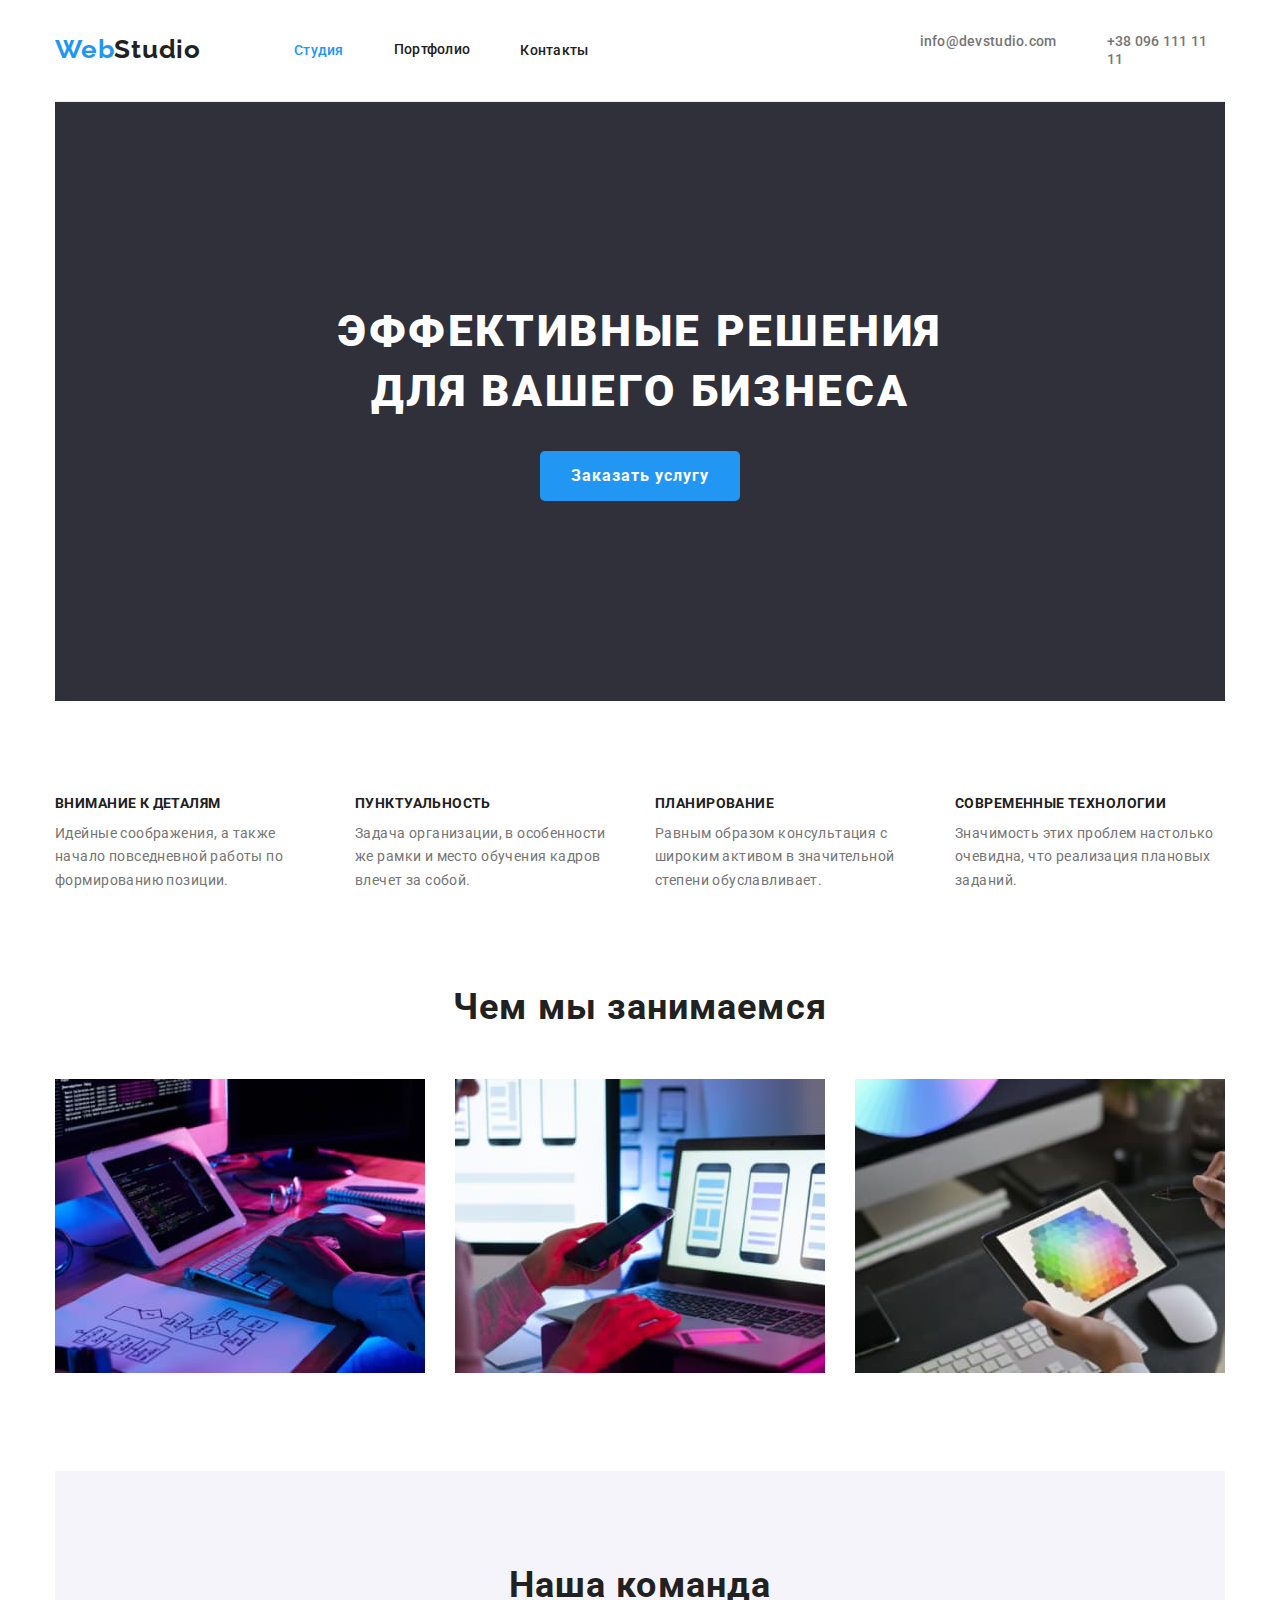
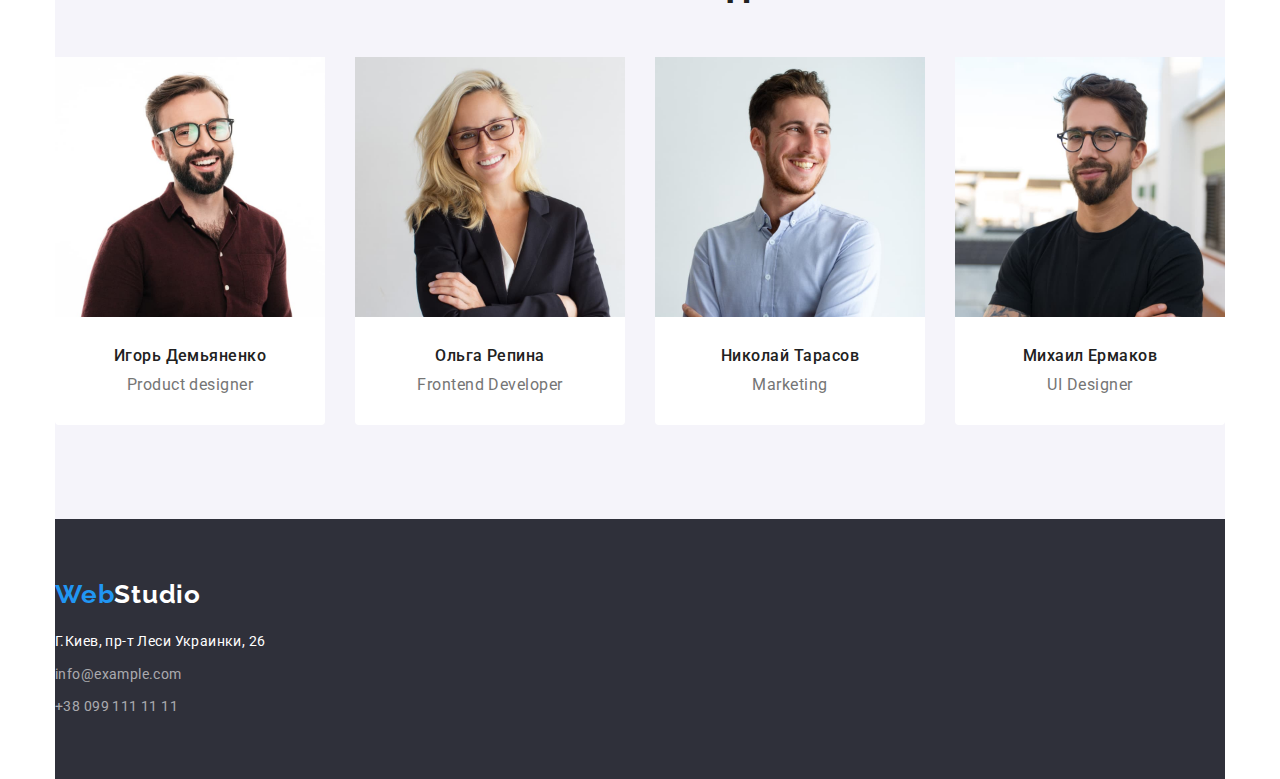
==== index.html @ ea8a1ce3 "hw3 done" ====
<!DOCTYPE html>
<html lang="en">
  <head>
    <meta charset="UTF-8" />
    <meta http-equiv="X-UA-Compatible" content="IE=edge" />
    <meta name="viewport" content="width=device-width, initial-scale=1.0" />
    <title>index.html</title>
    <link
      rel="stylesheet"
      href="https://cdnjs.cloudflare.com/ajax/libs/modern-normalize/1.0.0/modern-normalize.min.css"
    />
    <link rel="preconnect" href="https://fonts.googleapis.com" />
    <link rel="preconnect" href="https://fonts.gstatic.com" crossorigin />
    <link
      href="https://fonts.googleapis.com/css2?family=Raleway:wght@700&family=Roboto:wght@400;500;700;900&display=swap"
      rel="stylesheet"
    />
    <link rel="stylesheet" href="css/styles.css" />
  </head>
  <body>
    <div class="container">
      <header class="header">
        <div class="header-logo">
          <a class="logo" href=""
            ><span class="logo-web">Web</span
            ><span class="logo-studio">Studio</span></a
          >
        </div>
        <div class="container-navigation">
          <nav class="navigation-header">
            <ul>
              <li class="studio active-link">
                <a href="index.html">Студия</a>
              </li>
              <li class="portfolio"><a href="portfolio.html">Портфолио</a></li>
              <li class="contacts"><a href="#Contacts">Контакты</a></li>
            </ul>
          </nav>
        </div>
        <div class="container-contacts-header">
          <ul class="contacts-header">
            <li>
              <a href="mailto:info@devstudio.com">info@devstudio.com</a>
            </li>
            <li>
              <a href="tel:+380961111111">+38 096 111 11 11</a>
            </li>
          </ul>
        </div>
      </header>
      <main>
        <section class="section">
          <div class="solutions-and-order">
            <h1 class="solutions" id="Studio">
              Эффективные решения<br />для вашего бизнеса
            </h1>
            <button class="button-index" type="button">Заказать услугу</button>
          </div>
        </section>
        <section class="section">
          <div class="about-wrapper">
            <ul>
              <li>
                <h3 class="about">Внимание к деталям</h3>
                <p class="about-text">
                  Идейные соображения, а также начало повседневной работы по
                  формированию позиции.
                </p>
              </li>
              <li>
                <h3 class="about">Пунктуальность</h3>
                <p class="about-text">
                  Задача организации, в особенности же рамки и место обучения
                  кадров влечет за собой.
                </p>
              </li>
              <li>
                <h3 class="about">Планирование</h3>
                <p class="about-text">
                  Равным образом консультация с широким активом в значительной
                  степени обуславливает.
                </p>
              </li>
              <li>
                <h3 class="about">Современные технологии</h3>
                <p class="about-text">
                  Значимость этих проблем настолько очевидна, что реализация
                  плановых заданий.
                </p>
              </li>
            </ul>
          </div>
        </section>
        <section class="section">
          <div class="what-are-we-doing-wrapper">
            <h2 class="what-are-we-doing" id="Portfolio">Чем мы занимаемся</h2>
            <ul>
              <li>
                <img
                  src="images/img-4.jpg"
                  alt="worker coding"
                  width="370"
                  height="294"
                />
              </li>
              <li>
                <img
                  src="images/img-5.jpg"
                  alt="visual edit in process"
                  width="370"
                  height="294"
                />
              </li>
              <li>
                <img
                  src="images/img-6.jpg"
                  alt="working with colors"
                  width="370"
                  height="294"
                />
              </li>
            </ul>
          </div>
        </section>
        <section class="section">
          <div class="our-team-background">
            <div class="our-team-headline">
              <h2 class="our-team">Наша команда</h2>
            </div>
            <div class="our-team-wrapper">
              <ul>
                <li>
                  <div class="worker-card">
                    <img
                      src="images/img-3.jpg"
                      alt="Игорь Демьяненко"
                      width="270"
                      height="260"
                    />
                    <div class="worker-card-content">
                      <h3 class="worker">Игорь Демьяненко</h3>
                      <p class="worker-position">Product designer</p>
                    </div>
                  </div>
                </li>
                <li>
                  <div class="worker-card">
                    <img
                      src="images/img-2.jpg"
                      alt="Ольга Репина"
                      width="270"
                      height="260"
                    />
                    <div class="worker-card-content">
                      <h3 class="worker">Ольга Репина</h3>
                      <p class="worker-position">Frontend Developer</p>
                    </div>
                  </div>
                </li>
                <li>
                  <div class="worker-card">
                    <img
                      src="images/img-1.jpg"
                      alt="Николай Тарасов"
                      width="270"
                      height="260"
                    />
                    <div class="worker-card-content">
                      <h3 class="worker">Николай Тарасов</h3>
                      <p class="worker-position">Marketing</p>
                    </div>
                  </div>
                </li>
                <li>
                  <div class="worker-card">
                    <img
                      src="images/img.jpg"
                      alt="Михаил Ермаков"
                      width="270"
                      height="260"
                    />
                    <div class="worker-card-content">
                      <h3 class="worker">Михаил Ермаков</h3>
                      <p class="worker-position">UI Designer</p>
                    </div>
                  </div>
                </li>
              </ul>
            </div>
          </div>
        </section>
      </main>
      <footer>
        <div class="footer-wrapper">
          <a class="logo logo-footer" href=""
            ><span class="logo-web-footer">Web</span
            ><span class="logo-studio-footer">Studio</span></a
          >
          <address id="Contacts">
            <div class="footer-contacts-wrapper">
              <ul class="navigation-footer">
                <li>
                  <a class="location" id="location" href=""
                    >Г.Киев, пр-т Леси Украинки, 26</a
                  >
                </li>
                <li>
                  <a class="contacts-footer" href="mailto:info@example.com"
                    >info@example.com</a
                  >
                </li>
                <li>
                  <a class="contacts-footer" href="tel:+380991111111"
                    >+38 099 111 11 11</a
                  >
                </li>
              </ul>
            </div>
          </address>
        </div>
      </footer>
    </div>
  </body>
</html>
---- css/styles.css ----
* {
  padding: 0;
  margin: 0;
}
:root {
  --brand-color: #2196f3;
  --common-text-color: #757575;
  --primary-black: #212121;
  --background-black: #2f303a;
}
body {
  font-family: "Roboto", "Raleway", sans-serif;
  font-weight: normal;
  color: var(--common-text-color);
}
ul {
  list-style-type: none;
}
a {
  text-decoration: none;
}
.logo-web {
  color: var(--brand-color);
}
.logo-studio {
  color: var(--primary-black);
}
.logo-web-footer {
  color: var(--brand-color);
}
.logo-studio-footer {
  color: white;
}
.navigation-footer li :hover,
.navigation-header li :hover,
.contacts-header li :hover {
  color: var(--brand-color);
}
.logo {
  font-size: 26px;
  font-family: "Raleway", "Roboto", sans-serif;
  font-weight: bold;
  font-weight: bold;
  line-height: 1.2;
  letter-spacing: 0.03em;
}
.about {
  color: var(--primary-black);
  font-family: "Roboto", sans-serif;
  font-weight: bold;
  font-size: 14px;
  line-height: 1.15;
  letter-spacing: 0.03em;
  text-transform: uppercase;
}
.about-text {
  font-weight: normal;
  font-size: 14px;
  line-height: 1.7;
  /* or 171% */
  letter-spacing: 0.03em;
}
.worker {
  font-weight: 500;
  font-size: 16px;
  line-height: 1.18;
  /* identical to box height */
  text-align: center;
  letter-spacing: 0.03em;
  color: var(--primary-black);
}
.worker-position {
  font-weight: normal;
  font-size: 16px;
  line-height: 1.18;
  /* identical to box height */
  text-align: center;
  letter-spacing: 0.03em;
}
.what-are-we-doing,
.our-team {
  color: var(--primary-black);
  font-weight: bold;
  font-size: 36px;
  line-height: 1.16;
  text-align: center;
  letter-spacing: 0.03em;
}
.solutions {
  color: #ffffff;
  font-family: Roboto;
  font-style: normal;
  font-weight: 900;
  font-size: 44px;
  line-height: 1.36;
  /* or 136% */
  text-align: center;
  letter-spacing: 0.06em;
  text-transform: uppercase;
}
.solutions-and-order {
  display: flex;
  background-color: var(--background-black);
  /* height: 600px; */
  padding-bottom: 200px;
  padding-top: 200px;
}
.button-index {
  color: #ffffff;
  background-color: var(--brand-color);
  border: none;
  border-radius: 5px;
  font-weight: bold;
  font-size: 16px;
  line-height: 1.875;
  align-items: center;
  text-align: center;
  letter-spacing: 0.06em;
  width: 200px;
  /* height: 50px; */
  margin-top: 30px;
  padding-top: 10px;
  padding-bottom: 10px;
}
.buttons > li > button {
  border: none;
  border-radius: 5px;
  background: #f5f4fa;
}
.buttons > li > button:hover {
  color: white;
  background-color: var(--brand-color);
}
.buttons > li > button:focus {
  color: white;
  background-color: var(--brand-color);
}
.buttons > li > button {
  color: var(--primary-black);
  font-family: Roboto;
  font-style: normal;
  font-weight: 500;
  font-size: 16px;
  line-height: 1.625;
  /* identical to box height, or 162% */
  text-align: center;
  letter-spacing: 0.03em;
}
.contacts-header a {
  color: var(--common-text-color);
}
a:visited {
  color: inherit;
}
.navigation-header a {
  color: var(--primary-black);
}
.navigation-header .active-link a {
  color: var(--brand-color);
}
.team p {
  text-align: center;
}
.navigation-footer a {
  color: var(--common-text-color);
}
#location {
  color: #ffffff;
}
a:focus {
  color: var(--brand-color);
}
button {
  cursor: pointer;
  font-family: inherit;
}
footer {
  background-color: var(--background-black);
}
.navigation-header li a {
  font-weight: 500;
  font-size: 14px;
  line-height: 1.15;
  letter-spacing: 0.02em;
}
.contacts-header li a {
  font-weight: 500;
  font-size: 14px;
  line-height: 1.15;
  letter-spacing: 0.02em;
}
.navigation-footer {
  font-weight: normal;
  font-size: 14px;
  line-height: 1.7;
  /* or 171% */
  letter-spacing: 0.03em;
  font-style: normal;
}
.navigation-footer li a {
  color: rgba(255, 255, 255, 0.6);
}
#location:hover {
  color: var(--brand-color);
}
.project-name {
  color: var(--primary-black);
  font-weight: bold;
  font-size: 18px;
  line-height: 2;
  /* identical to box height, or 200% */
  letter-spacing: 0.06em;
}
.project-type {
  font-weight: normal;
  font-size: 16px;
  line-height: 1.875;
  /* identical to box height, or 187% */
  letter-spacing: 0.03em;
}
.navigation-header:active {
  color: var(--brand-color);
}
.active-link {
  color: var(--brand-color);
}
.container {
  width: 1200px;
  margin: 0 auto;
  padding-left: 15px;
  padding-right: 15px;
}
.header {
  display: flex;
  align-items: center;
}
.container-navigation ul {
  display: flex;
  margin-left: 93px;
}
.container-navigation li {
  margin-right: 50px;
}
.container-navigation li:last-child {
  margin-right: 331px;
}
.container-contacts-header ul {
  display: flex;
}
.container-contacts-header li {
  margin-right: 50px;
}
.container-contacts-header li:last-child {
  margin-right: 0;
}
.section {
  padding-top: 47px;
  padding-bottom: 47px;
}
.section:first-child {
  padding-top: 0px;
}
.section:last-child {
  padding-bottom: 0px;
}
.solutions-and-order {
  display: flex;
  flex-direction: column;
  justify-content: center;
  align-items: center;
}
.about-wrapper ul {
  display: flex;
  justify-content: space-between;
}
.about-wrapper li {
  width: 270px;
}
.about-wrapper p {
  margin-top: 10px;
}
.about-wrapper ul:last-child {
  margin-right: 0;
}
.what-are-we-doing-wrapper ul {
  display: flex;
  flex-direction: row;
  justify-content: space-between;
}
.what-are-we-doing-wrapper img {
  margin-top: 50px;
}
.our-team-wrapper ul {
  display: flex;
  flex-direction: row;
  margin-top: 50px;
  justify-content: space-between;
  /* height: 648px; */
  /* border: 2px green solid; */
}
.our-team-wrapper {
  width: 100%;
}
.our-team-background {
  background-color: #f5f4fa;
  /* height: 648px; */
  display: flex;
  align-items: center;
  flex-direction: column;
  justify-content: center;
  padding-bottom: 94px;
  padding-top: 94px;
}
.footer-contacts-wrapper li {
  margin-top: 9px;
}
.footer-contacts-wrapper li:first-child {
  margin-top: 20px;
}
.footer-wrapper {
  padding-top: 60px;
  padding-bottom: 60px;
}
.header-logo {
  padding-top: 24px;
  padding-bottom: 25px;
}
.container-navigation {
  padding-top: 32px;
  padding-bottom: 32px;
}
.container-contacts-header {
  padding-top: 32px;
  padding-bottom: 32px;
}
.worker-card {
  display: flex;
  flex-direction: column;
}
.worker-card-content {
  flex-grow: 1;
  background-color: #ffffff;
  border-radius: 0 0 4px 4px;
  padding-bottom: 30px;
  padding-top: 30px;
}
.worker-position {
  margin-top: 10px;
}
.header {
  border-bottom: 1px solid #ececec;
}
.buttons-portfolio-wrapper ul {
  display: flex;
  justify-content: center;
}
.buttons-portfolio-wrapper li {
  margin-right: 8px;
  margin-bottom: 50px;
}

.projects-wrapper ul {
  display: flex;
  flex-direction: row;
  flex-wrap: wrap;
  justify-content: space-between;
}
.portfolio {
  display: flex;
  flex-direction: column;
}
.portfolio-content {
  flex-grow: 1;
  background-color: #ffffff;
  border: 1px solid #eeeeee;
  margin-bottom: 30px;
  padding: 24px 20px;
}
.buttons button {
  padding: 6px 22px;
}
#buttons {
  padding-top: 94px;
}
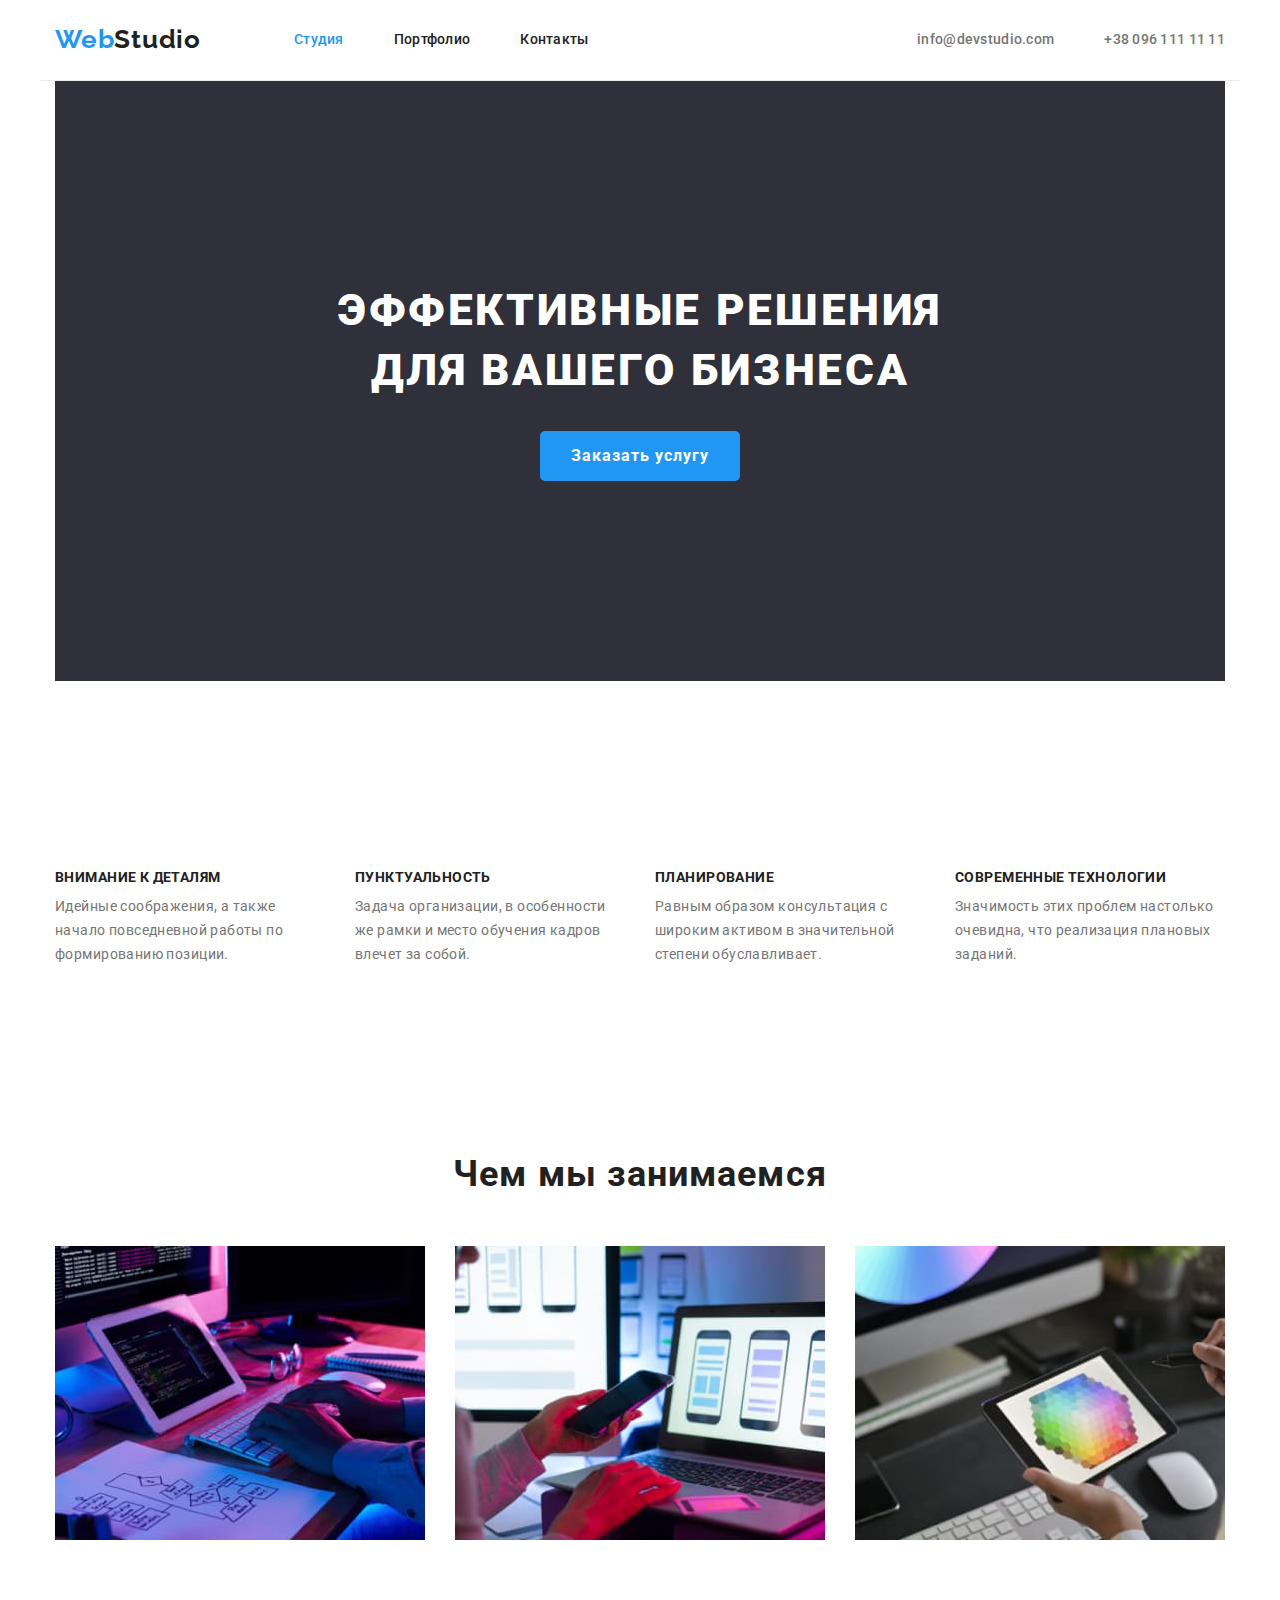
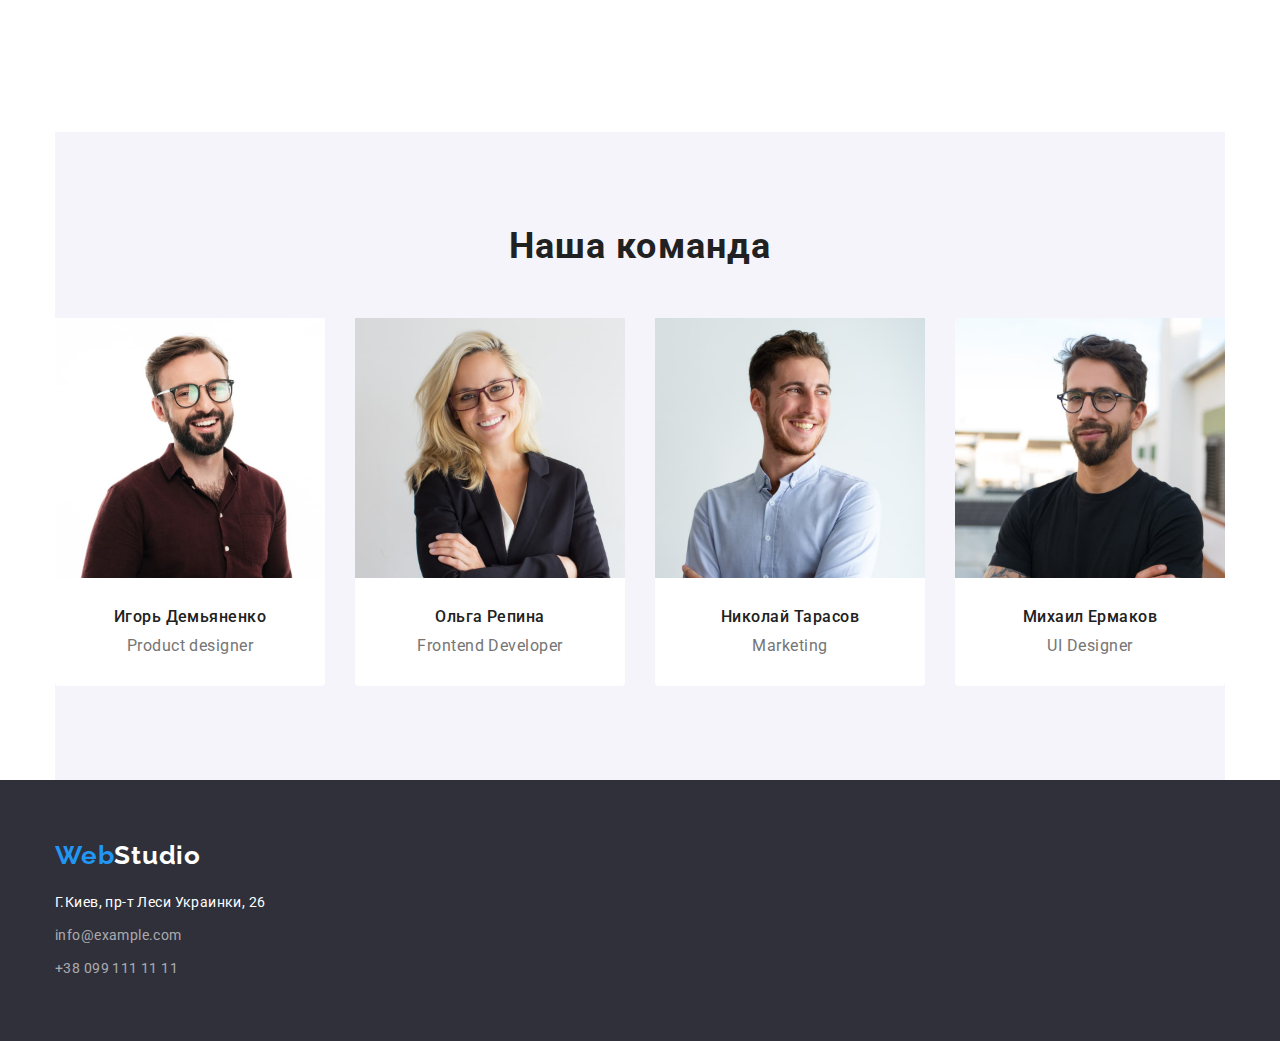
==== commit 46b2b2d1: "fixed container" ====
--- a/index.html
+++ b/index.html
@@ -18,15 +18,12 @@
     <link rel="stylesheet" href="css/styles.css" />
   </head>
   <body>
-    <div class="container">
-      <header class="header">
-        <div class="header-logo">
+      <header>
+        <div class="container container-header header">
           <a class="logo" href=""
             ><span class="logo-web">Web</span
             ><span class="logo-studio">Studio</span></a
           >
-        </div>
-        <div class="container-navigation">
           <nav class="navigation-header">
             <ul>
               <li class="studio active-link">
@@ -36,8 +33,6 @@
               <li class="contacts"><a href="#Contacts">Контакты</a></li>
             </ul>
           </nav>
-        </div>
-        <div class="container-contacts-header">
           <ul class="contacts-header">
             <li>
               <a href="mailto:info@devstudio.com">info@devstudio.com</a>
@@ -50,14 +45,18 @@
       </header>
       <main>
         <section class="section">
+          <div class="container">
           <div class="solutions-and-order">
             <h1 class="solutions" id="Studio">
               Эффективные решения<br />для вашего бизнеса
             </h1>
             <button class="button-index" type="button">Заказать услугу</button>
           </div>
-        </section>
-        <section class="section">
+        </div>
+      </div>
+        </section>
+        <section class="section">
+          <div class="container">
           <div class="about-wrapper">
             <ul>
               <li>
@@ -90,8 +89,10 @@
               </li>
             </ul>
           </div>
-        </section>
-        <section class="section">
+          </div>
+        </section>
+        <section class="section">
+          <div class="container">
           <div class="what-are-we-doing-wrapper">
             <h2 class="what-are-we-doing" id="Portfolio">Чем мы занимаемся</h2>
             <ul>
@@ -121,16 +122,17 @@
               </li>
             </ul>
           </div>
-        </section>
-        <section class="section">
+          </div>
+        </section>
+        <section class="section">
+          <div class="container">
           <div class="our-team-background">
             <div class="our-team-headline">
               <h2 class="our-team">Наша команда</h2>
             </div>
             <div class="our-team-wrapper">
               <ul>
-                <li>
-                  <div class="worker-card">
+                <li class="worker-card">
                     <img
                       src="images/img-3.jpg"
                       alt="Игорь Демьяненко"
@@ -141,10 +143,8 @@
                       <h3 class="worker">Игорь Демьяненко</h3>
                       <p class="worker-position">Product designer</p>
                     </div>
-                  </div>
-                </li>
-                <li>
-                  <div class="worker-card">
+                </li>
+                <li class="worker-card" >
                     <img
                       src="images/img-2.jpg"
                       alt="Ольга Репина"
@@ -155,10 +155,8 @@
                       <h3 class="worker">Ольга Репина</h3>
                       <p class="worker-position">Frontend Developer</p>
                     </div>
-                  </div>
-                </li>
-                <li>
-                  <div class="worker-card">
+                </li>
+                <li class="worker-card">
                     <img
                       src="images/img-1.jpg"
                       alt="Николай Тарасов"
@@ -169,10 +167,8 @@
                       <h3 class="worker">Николай Тарасов</h3>
                       <p class="worker-position">Marketing</p>
                     </div>
-                  </div>
-                </li>
-                <li>
-                  <div class="worker-card">
+                </li>
+                <li class="worker-card">
                     <img
                       src="images/img.jpg"
                       alt="Михаил Ермаков"
@@ -183,14 +179,15 @@
                       <h3 class="worker">Михаил Ермаков</h3>
                       <p class="worker-position">UI Designer</p>
                     </div>
-                  </div>
                 </li>
               </ul>
             </div>
           </div>
+          </div>
         </section>
       </main>
       <footer>
+        <div class="container">
         <div class="footer-wrapper">
           <a class="logo logo-footer" href=""
             ><span class="logo-web-footer">Web</span
@@ -218,6 +215,7 @@
             </div>
           </address>
         </div>
+        </div>
       </footer>
     </div>
   </body>
--- a/css/styles.css
+++ b/css/styles.css
@@ -230,10 +230,6 @@
   padding-left: 15px;
   padding-right: 15px;
 }
-.header {
-  display: flex;
-  align-items: center;
-}
 .container-navigation ul {
   display: flex;
   margin-left: 93px;
@@ -254,8 +250,8 @@
   margin-right: 0;
 }
 .section {
-  padding-top: 47px;
-  padding-bottom: 47px;
+  padding-top: 94px;
+  padding-bottom: 94px;
 }
 .section:first-child {
   padding-top: 0px;
@@ -365,10 +361,6 @@
   flex-wrap: wrap;
   justify-content: space-between;
 }
-.portfolio {
-  display: flex;
-  flex-direction: column;
-}
 .portfolio-content {
   flex-grow: 1;
   background-color: #ffffff;
@@ -382,3 +374,36 @@
 #buttons {
   padding-top: 94px;
 }
+.navigation-header ul {
+  display: flex;
+}
+.contacts-header {
+  display: flex;
+   margin-left: auto;
+}
+.container-header{
+  display: flex;
+  align-items: center;
+  padding-top: 24px;
+  padding-bottom: 25px;
+}
+.contacts-header >li {
+  margin-right: 50px;
+}
+.contacts-header >li:last-child{
+  margin-right: 0px;
+  
+}
+.navigation-header li {
+margin-right: 50px;
+}
+.navigation-header li:last-child{
+  margin-right: 0;
+}
+
+.logo{
+  margin-right: 93px;
+}
+.portfolio img{
+  display: block;
+}
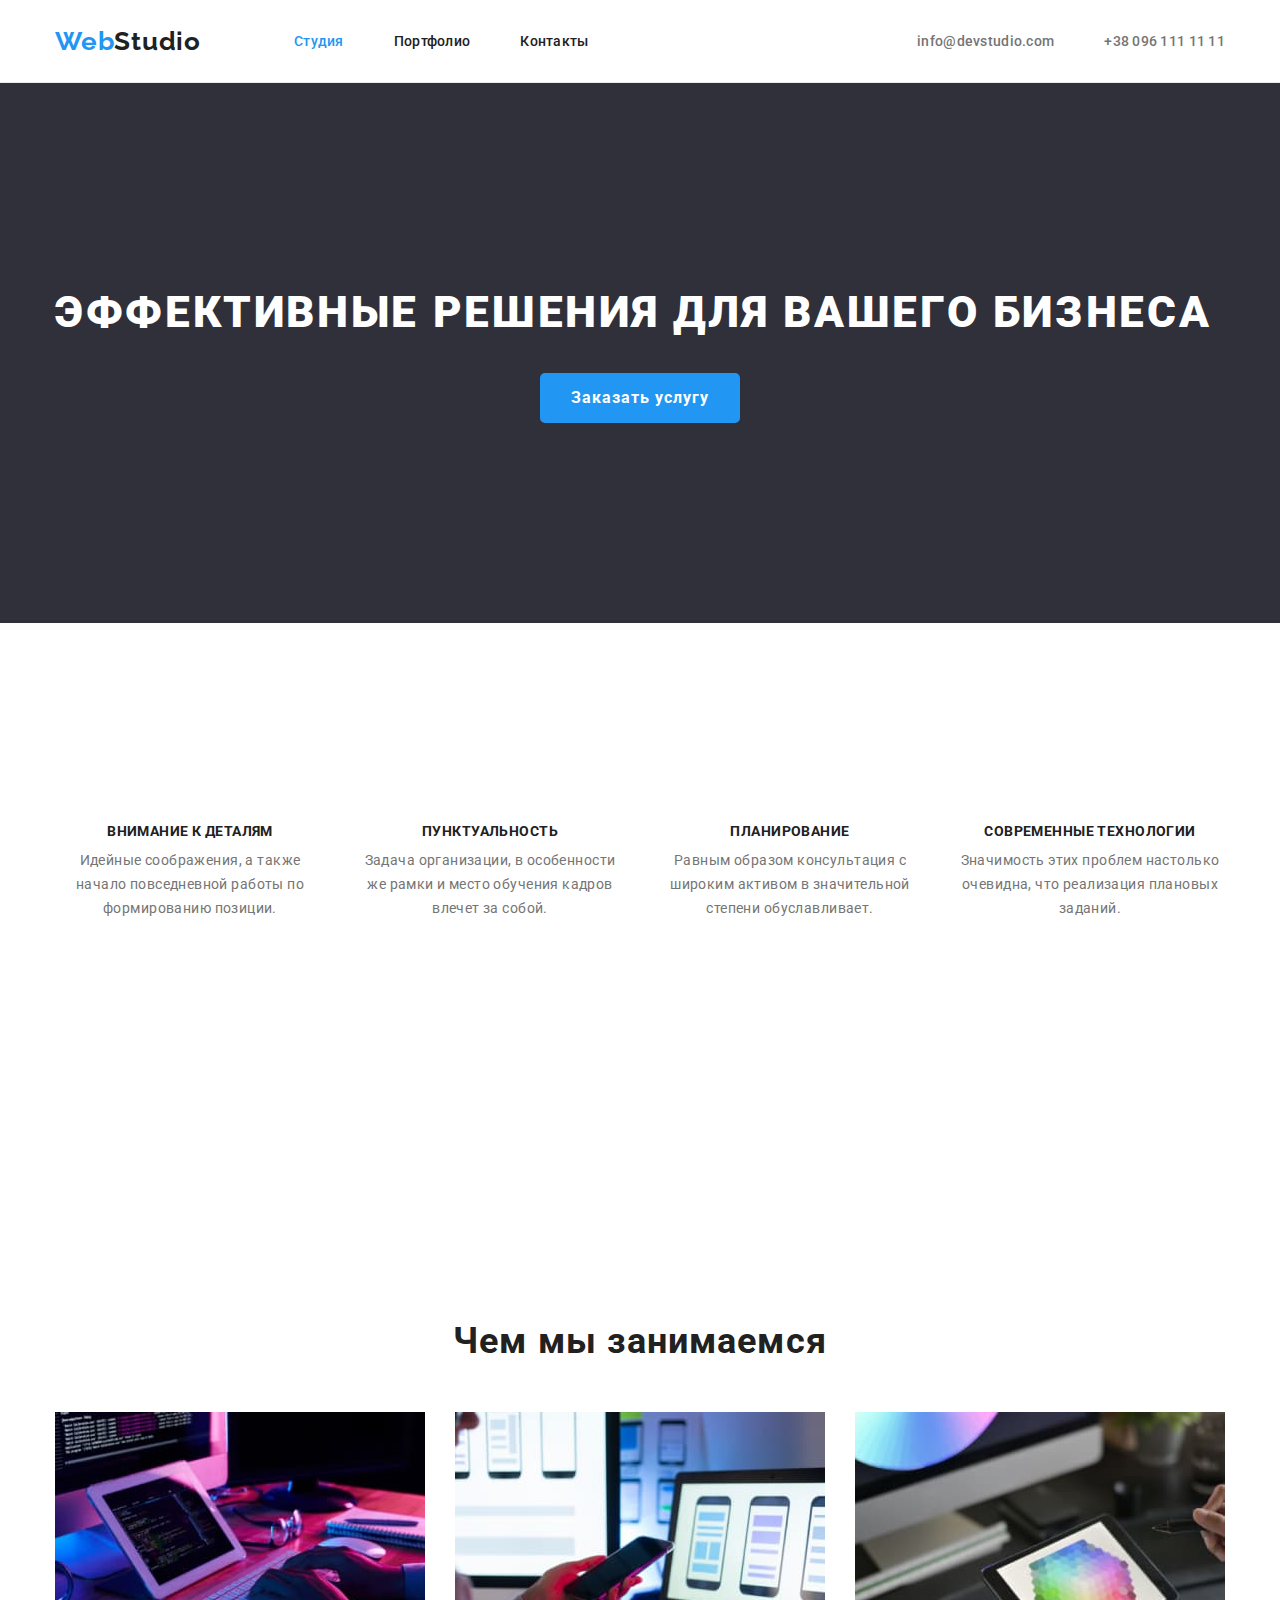
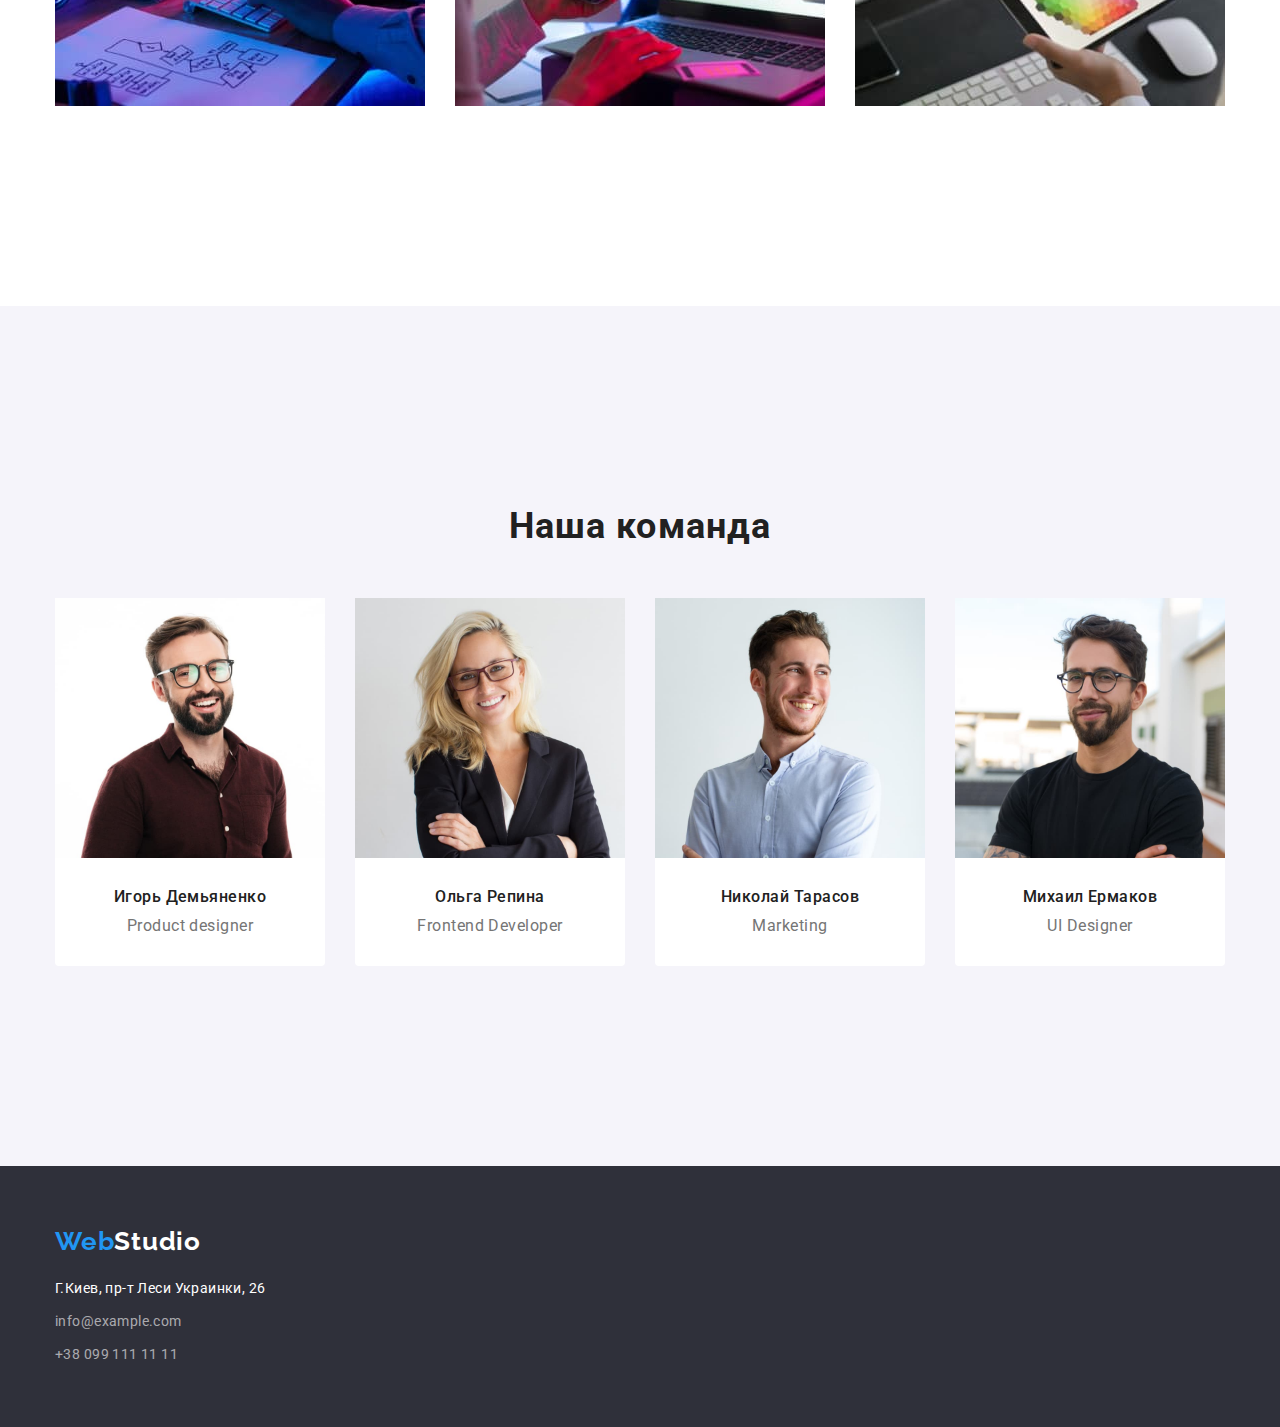
==== commit 187ae1a0: "some fixes" ====
--- a/index.html
+++ b/index.html
@@ -44,11 +44,10 @@
         </div>
       </header>
       <main>
-        <section class="section">
-          <div class="container">
-          <div class="solutions-and-order">
+        <section class="section" id="hero">
+          <div class="container">
             <h1 class="solutions" id="Studio">
-              Эффективные решения<br />для вашего бизнеса
+              Эффективные решения для вашего бизнеса
             </h1>
             <button class="button-index" type="button">Заказать услугу</button>
           </div>
@@ -57,8 +56,7 @@
         </section>
         <section class="section">
           <div class="container">
-          <div class="about-wrapper">
-            <ul>
+            <ul class="about-wrapper">
               <li>
                 <h3 class="about">Внимание к деталям</h3>
                 <p class="about-text">
@@ -89,13 +87,11 @@
               </li>
             </ul>
           </div>
-          </div>
         </section>
         <section class="section">
           <div class="container">
-          <div class="what-are-we-doing-wrapper">
             <h2 class="what-are-we-doing" id="Portfolio">Чем мы занимаемся</h2>
-            <ul>
+            <ul class="what-are-we-doing-wrapper">
               <li>
                 <img
                   src="images/img-4.jpg"
@@ -122,16 +118,11 @@
               </li>
             </ul>
           </div>
-          </div>
-        </section>
-        <section class="section">
-          <div class="container">
-          <div class="our-team-background">
-            <div class="our-team-headline">
+        </section>
+        <section class="section" id="workers" >
+          <div class="container">
               <h2 class="our-team">Наша команда</h2>
-            </div>
-            <div class="our-team-wrapper">
-              <ul>
+              <ul class="our-team-wrapper">
                 <li class="worker-card">
                     <img
                       src="images/img-3.jpg"
@@ -181,14 +172,11 @@
                     </div>
                 </li>
               </ul>
-            </div>
-          </div>
           </div>
         </section>
       </main>
       <footer>
         <div class="container">
-        <div class="footer-wrapper">
           <a class="logo logo-footer" href=""
             ><span class="logo-web-footer">Web</span
             ><span class="logo-studio-footer">Studio</span></a
@@ -215,7 +203,6 @@
             </div>
           </address>
         </div>
-        </div>
       </footer>
     </div>
   </body>
--- a/css/styles.css
+++ b/css/styles.css
@@ -19,6 +19,9 @@
 a {
   text-decoration: none;
 }
+img{
+  display: block;
+}
 .logo-web {
   color: var(--brand-color);
 }
@@ -38,7 +41,7 @@
 }
 .logo {
   font-size: 26px;
-  font-family: "Raleway", "Roboto", sans-serif;
+  font-family: "Raleway", sans-serif;
   font-weight: bold;
   font-weight: bold;
   line-height: 1.2;
@@ -46,7 +49,6 @@
 }
 .about {
   color: var(--primary-black);
-  font-family: "Roboto", sans-serif;
   font-weight: bold;
   font-size: 14px;
   line-height: 1.15;
@@ -88,7 +90,6 @@
 }
 .solutions {
   color: #ffffff;
-  font-family: Roboto;
   font-style: normal;
   font-weight: 900;
   font-size: 44px;
@@ -97,12 +98,6 @@
   text-align: center;
   letter-spacing: 0.06em;
   text-transform: uppercase;
-}
-.solutions-and-order {
-  display: flex;
-  background-color: var(--background-black);
-  /* height: 600px; */
-  padding-bottom: 200px;
   padding-top: 200px;
 }
 .button-index {
@@ -137,12 +132,10 @@
 }
 .buttons > li > button {
   color: var(--primary-black);
-  font-family: Roboto;
   font-style: normal;
   font-weight: 500;
   font-size: 16px;
   line-height: 1.625;
-  /* identical to box height, or 162% */
   text-align: center;
   letter-spacing: 0.03em;
 }
@@ -250,72 +243,70 @@
   margin-right: 0;
 }
 .section {
-  padding-top: 94px;
-  padding-bottom: 94px;
+  padding-top: 200px;
+  padding-bottom: 200px;
+text-align: center;
+}
+#hero{
+  background-color: var(--background-black);
 }
 .section:first-child {
   padding-top: 0px;
 }
-.section:last-child {
-  padding-bottom: 0px;
-}
-.solutions-and-order {
-  display: flex;
-  flex-direction: column;
-  justify-content: center;
-  align-items: center;
-}
-.about-wrapper ul {
-  display: flex;
-  justify-content: space-between;
+#workers{
+  background-color: #f5f4fa;
+}
+.about-wrapper {
+  display: flex;
+}
+h1{
+  max-width: max-content;
+  text-align: center;
 }
 .about-wrapper li {
   width: 270px;
+  margin-right: 30px;
+}
+.about-wrapper li:last-child{
+  margin-right: 0px;
 }
 .about-wrapper p {
   margin-top: 10px;
 }
-.about-wrapper ul:last-child {
-  margin-right: 0;
-}
-.what-are-we-doing-wrapper ul {
-  display: flex;
-  flex-direction: row;
-  justify-content: space-between;
-}
-.what-are-we-doing-wrapper img {
-  margin-top: 50px;
-}
-.our-team-wrapper ul {
+.what-are-we-doing-wrapper{
   display: flex;
   flex-direction: row;
   margin-top: 50px;
-  justify-content: space-between;
-  /* height: 648px; */
-  /* border: 2px green solid; */
-}
-.our-team-wrapper {
-  width: 100%;
-}
-.our-team-background {
-  background-color: #f5f4fa;
-  /* height: 648px; */
-  display: flex;
-  align-items: center;
-  flex-direction: column;
-  justify-content: center;
-  padding-bottom: 94px;
-  padding-top: 94px;
+}
+.what-are-we-doing-wrapper li{
+  margin-right: 30px;
+}
+.what-are-we-doing-wrapper li:last-child{
+  margin-right: 0px;
+}
+.our-team-wrapper{
+  display: flex;
+  flex-direction: row;
+  margin-top: 50px;
+}
+.our-team-wrapper li{
+  margin-right: 30px;
+}
+.our-team-wrapper li:last-child{
+margin-right: 0px;
 }
 .footer-contacts-wrapper li {
   margin-top: 9px;
 }
-.footer-contacts-wrapper li:first-child {
+/* .footer-contacts-wrapper li:first-child {
   margin-top: 20px;
-}
-.footer-wrapper {
+} */
+address{
+  margin-top: 20px;
+}
+footer{
   padding-top: 60px;
-  padding-bottom: 60px;
+  padding-bottom: 60px; 
 }
 .header-logo {
   padding-top: 24px;
@@ -343,30 +334,44 @@
 .worker-position {
   margin-top: 10px;
 }
-.header {
+header {
   border-bottom: 1px solid #ececec;
 }
-.buttons-portfolio-wrapper ul {
+.buttons-portfolio-wrapper{
   display: flex;
   justify-content: center;
+  margin-bottom: 50px;
 }
 .buttons-portfolio-wrapper li {
   margin-right: 8px;
-  margin-bottom: 50px;
-}
-
-.projects-wrapper ul {
+}
+.buttons-portfolio-wrapper li:last-child {
+  margin-right: 0px;
+}
+.projects-wrapper{
   display: flex;
   flex-direction: row;
   flex-wrap: wrap;
   justify-content: space-between;
+}
+/* .projects-wrapper li{
+  margin-right: 30px;
+} */
+.projects-wrapper li{
+  margin-bottom: 30px;
+}
+.portfolio-headline{
+  visibility: hidden;
 }
 .portfolio-content {
   flex-grow: 1;
   background-color: #ffffff;
   border: 1px solid #eeeeee;
-  margin-bottom: 30px;
   padding: 24px 20px;
+  border-top: 0;
+}
+.project-name{
+  margin-bottom: 4px;
 }
 .buttons button {
   padding: 6px 22px;
@@ -384,8 +389,6 @@
 .container-header{
   display: flex;
   align-items: center;
-  padding-top: 24px;
-  padding-bottom: 25px;
 }
 .contacts-header >li {
   margin-right: 50px;
@@ -407,3 +410,11 @@
 .portfolio img{
   display: block;
 }
+.studio,
+.portfolio,
+.contacts
+  {
+  display: block;
+  padding-top: 32px;
+  padding-bottom: 32px;
+}
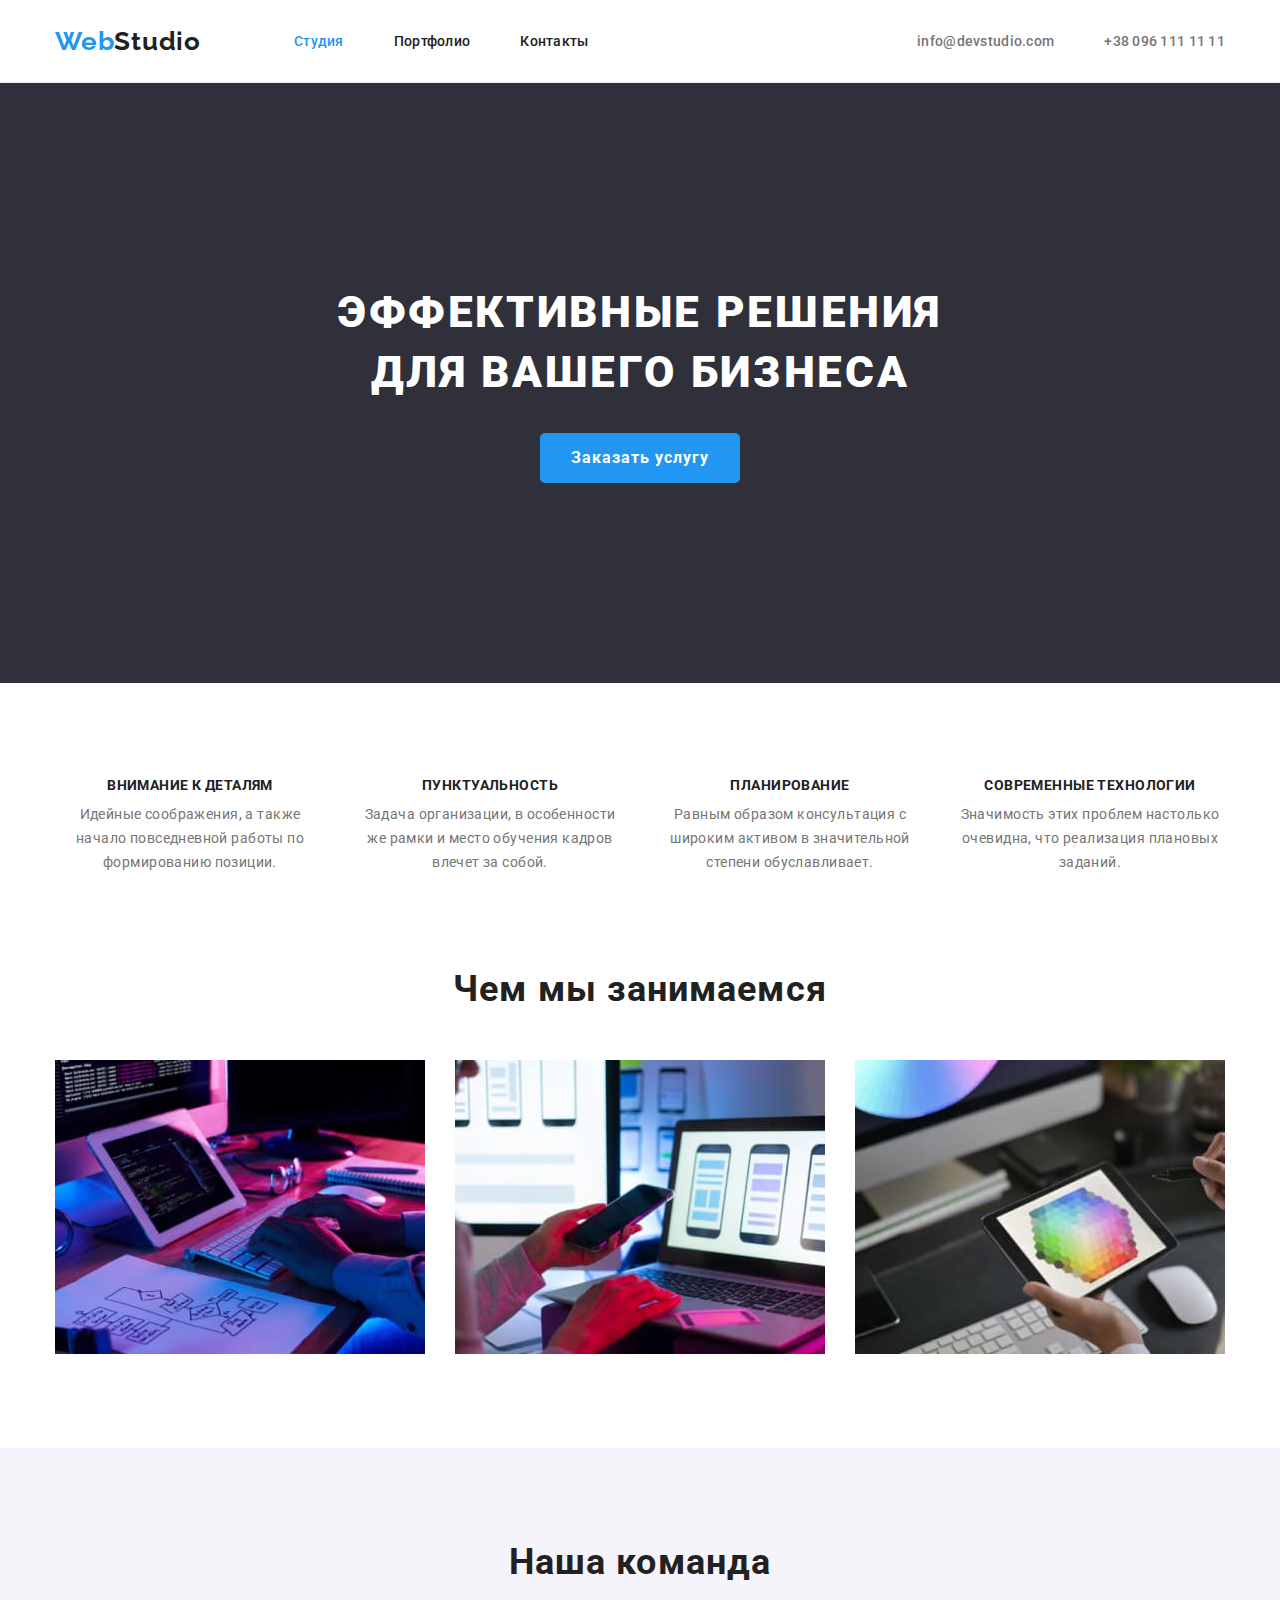
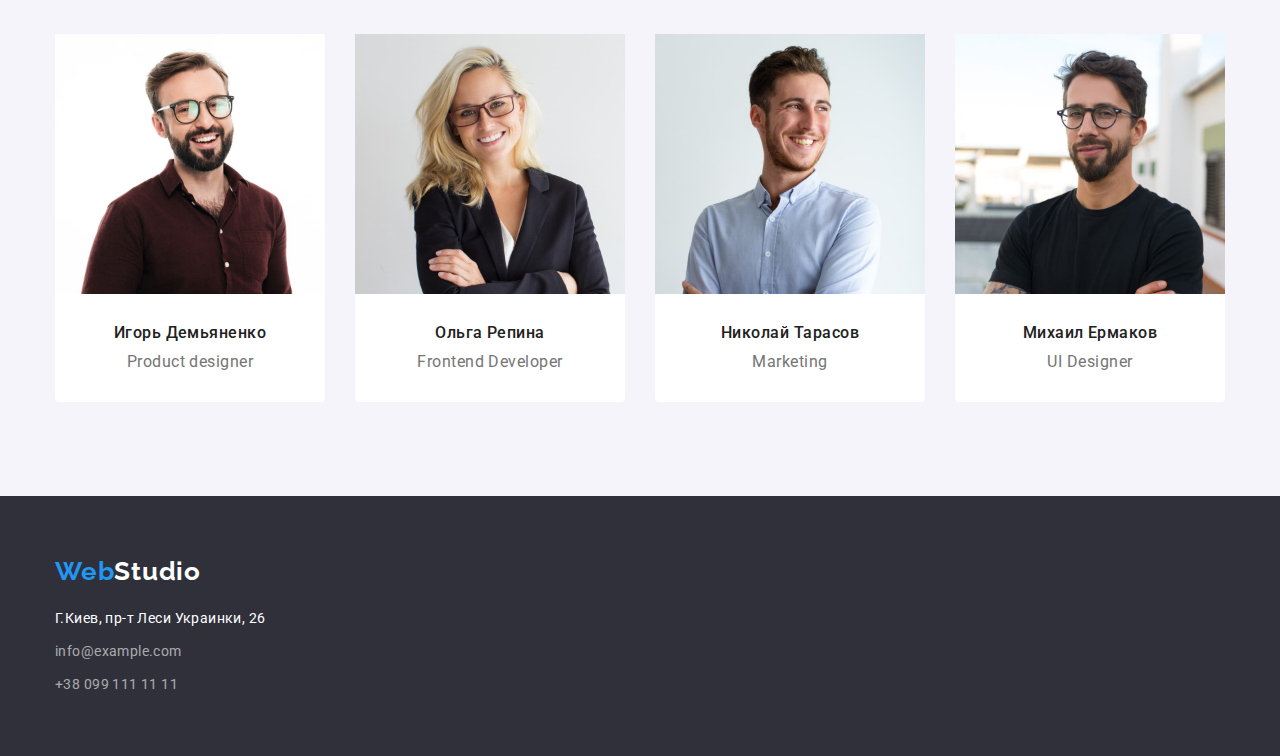
==== commit 70c77aec: "padding fix" ====
--- a/index.html
+++ b/index.html
@@ -44,9 +44,9 @@
         </div>
       </header>
       <main>
-        <section class="section" id="hero">
-          <div class="container">
-            <h1 class="solutions" id="Studio">
+        <section class="section-hero">
+          <div class="container">
+            <h1 class="solutions">
               Эффективные решения для вашего бизнеса
             </h1>
             <button class="button-index" type="button">Заказать услугу</button>
@@ -87,8 +87,9 @@
               </li>
             </ul>
           </div>
-        </section>
-        <section class="section">
+          </div>
+        </section>
+        <section class="section-what-are-we-doing">
           <div class="container">
             <h2 class="what-are-we-doing" id="Portfolio">Чем мы занимаемся</h2>
             <ul class="what-are-we-doing-wrapper">
@@ -118,6 +119,7 @@
               </li>
             </ul>
           </div>
+          </div>
         </section>
         <section class="section" id="workers" >
           <div class="container">
@@ -172,6 +174,7 @@
                     </div>
                 </li>
               </ul>
+          </div>
           </div>
         </section>
       </main>
@@ -203,6 +206,7 @@
             </div>
           </address>
         </div>
+        </div>
       </footer>
     </div>
   </body>
--- a/css/styles.css
+++ b/css/styles.css
@@ -94,11 +94,11 @@
   font-weight: 900;
   font-size: 44px;
   line-height: 1.36;
-  /* or 136% */
   text-align: center;
   letter-spacing: 0.06em;
   text-transform: uppercase;
-  padding-top: 200px;
+  max-width: 700px;
+  margin: 0 auto;
 }
 .button-index {
   color: #ffffff;
@@ -243,15 +243,21 @@
   margin-right: 0;
 }
 .section {
+  padding-top: 94px;
+  padding-bottom: 94px;
+text-align: center;
+}
+.section-hero{
+  background-color: var(--background-black);
+  text-align: center;
+  padding-bottom: 200px;
   padding-top: 200px;
-  padding-bottom: 200px;
-text-align: center;
-}
-#hero{
-  background-color: var(--background-black);
 }
 .section:first-child {
   padding-top: 0px;
+}
+.section-what-are-we-doing{
+  padding-bottom: 94px;
 }
 #workers{
   background-color: #f5f4fa;
@@ -352,7 +358,13 @@
   display: flex;
   flex-direction: row;
   flex-wrap: wrap;
-  justify-content: space-between;
+  /* justify-content: space-between; */
+}
+.projects-wrapper li{
+  margin-right: 30px;
+}
+.projects-wrapper li:nth-child(3n){
+margin-right: 0px;
 }
 /* .projects-wrapper li{
   margin-right: 30px;
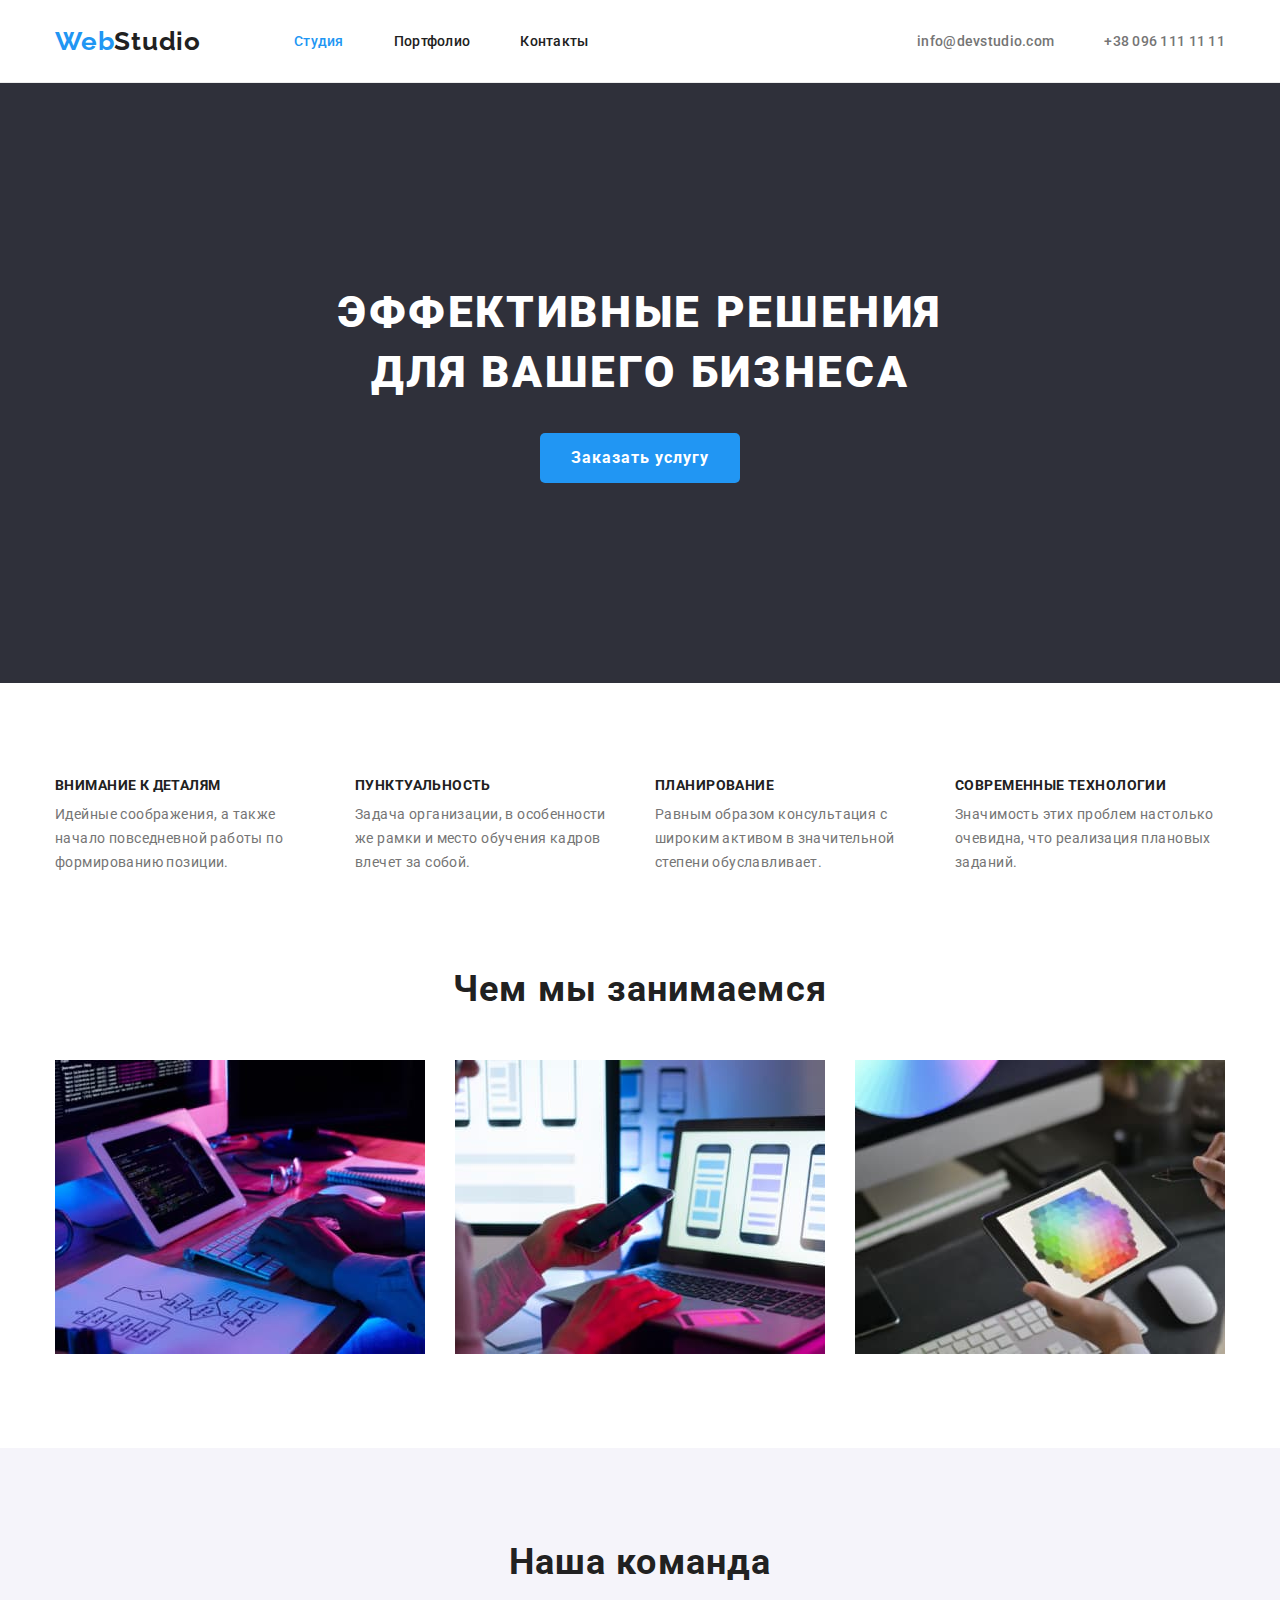
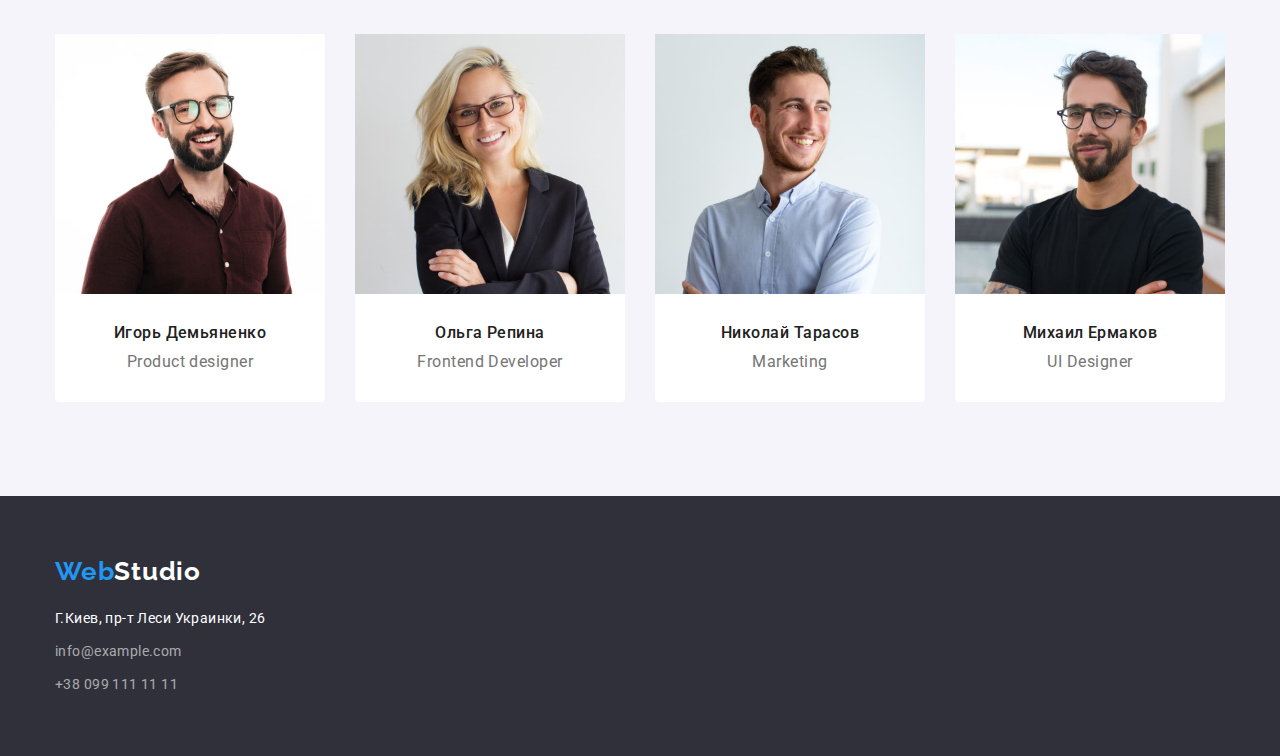
==== commit 107391b4: "ul and align fixes" ====
--- a/index.html
+++ b/index.html
@@ -25,7 +25,7 @@
             ><span class="logo-studio">Studio</span></a
           >
           <nav class="navigation-header">
-            <ul>
+            <ul class="studio-ul">
               <li class="studio active-link">
                 <a href="index.html">Студия</a>
               </li>
@@ -185,8 +185,7 @@
             ><span class="logo-studio-footer">Studio</span></a
           >
           <address id="Contacts">
-            <div class="footer-contacts-wrapper">
-              <ul class="navigation-footer">
+              <ul class="footer-contacts-wrapper navigation-footer">
                 <li>
                   <a class="location" id="location" href=""
                     >Г.Киев, пр-т Леси Украинки, 26</a
@@ -203,7 +202,6 @@
                   >
                 </li>
               </ul>
-            </div>
           </address>
         </div>
         </div>
--- a/css/styles.css
+++ b/css/styles.css
@@ -245,7 +245,7 @@
 .section {
   padding-top: 94px;
   padding-bottom: 94px;
-text-align: center;
+/* text-align: center; */
 }
 .section-hero{
   background-color: var(--background-black);
@@ -304,9 +304,9 @@
 .footer-contacts-wrapper li {
   margin-top: 9px;
 }
-/* .footer-contacts-wrapper li:first-child {
-  margin-top: 20px;
-} */
+.footer-contacts-wrapper li:first-child {
+  margin-top: 0px;
+}
 address{
   margin-top: 20px;
 }
@@ -426,7 +426,11 @@
 .portfolio,
 .contacts
   {
-  display: block;
+  /* display: block;
+  padding-top: 32px;
+  padding-bottom: 32px; */
+}
+.studio-ul{
   padding-top: 32px;
   padding-bottom: 32px;
-}
+}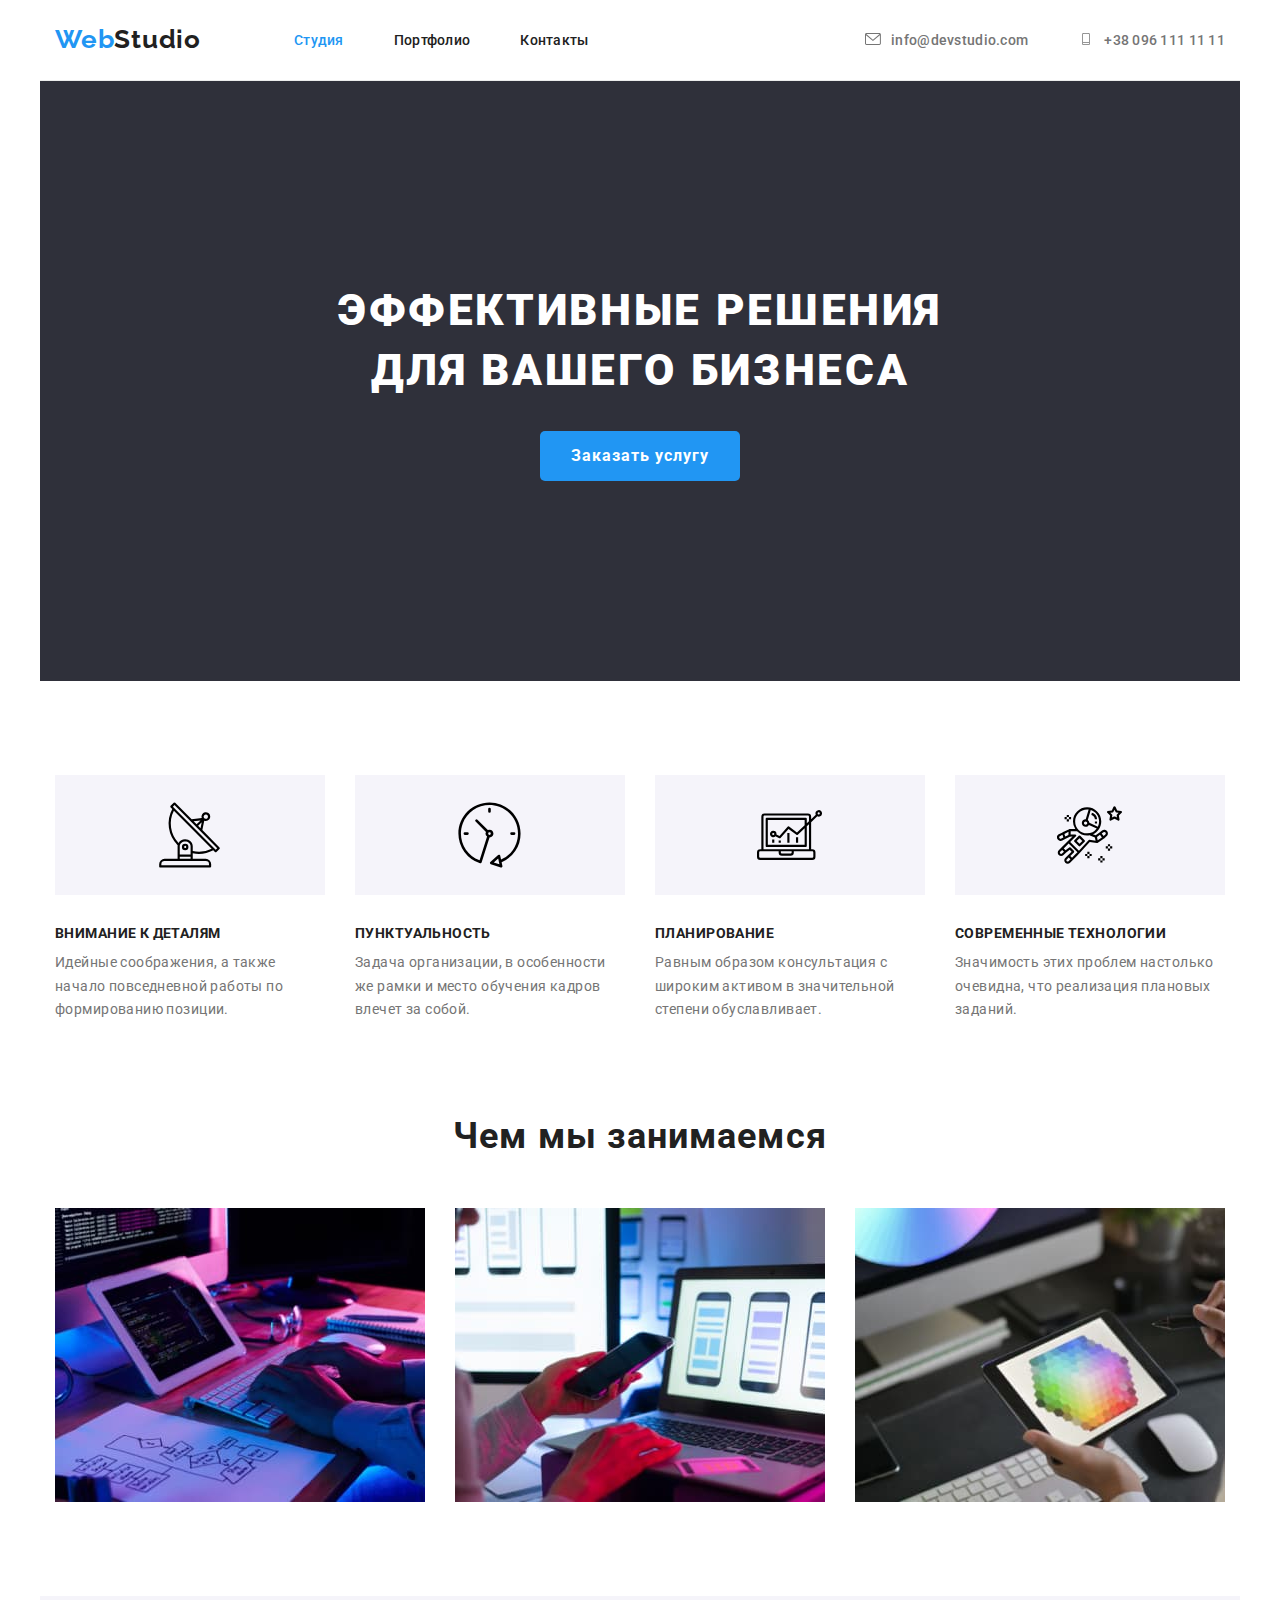
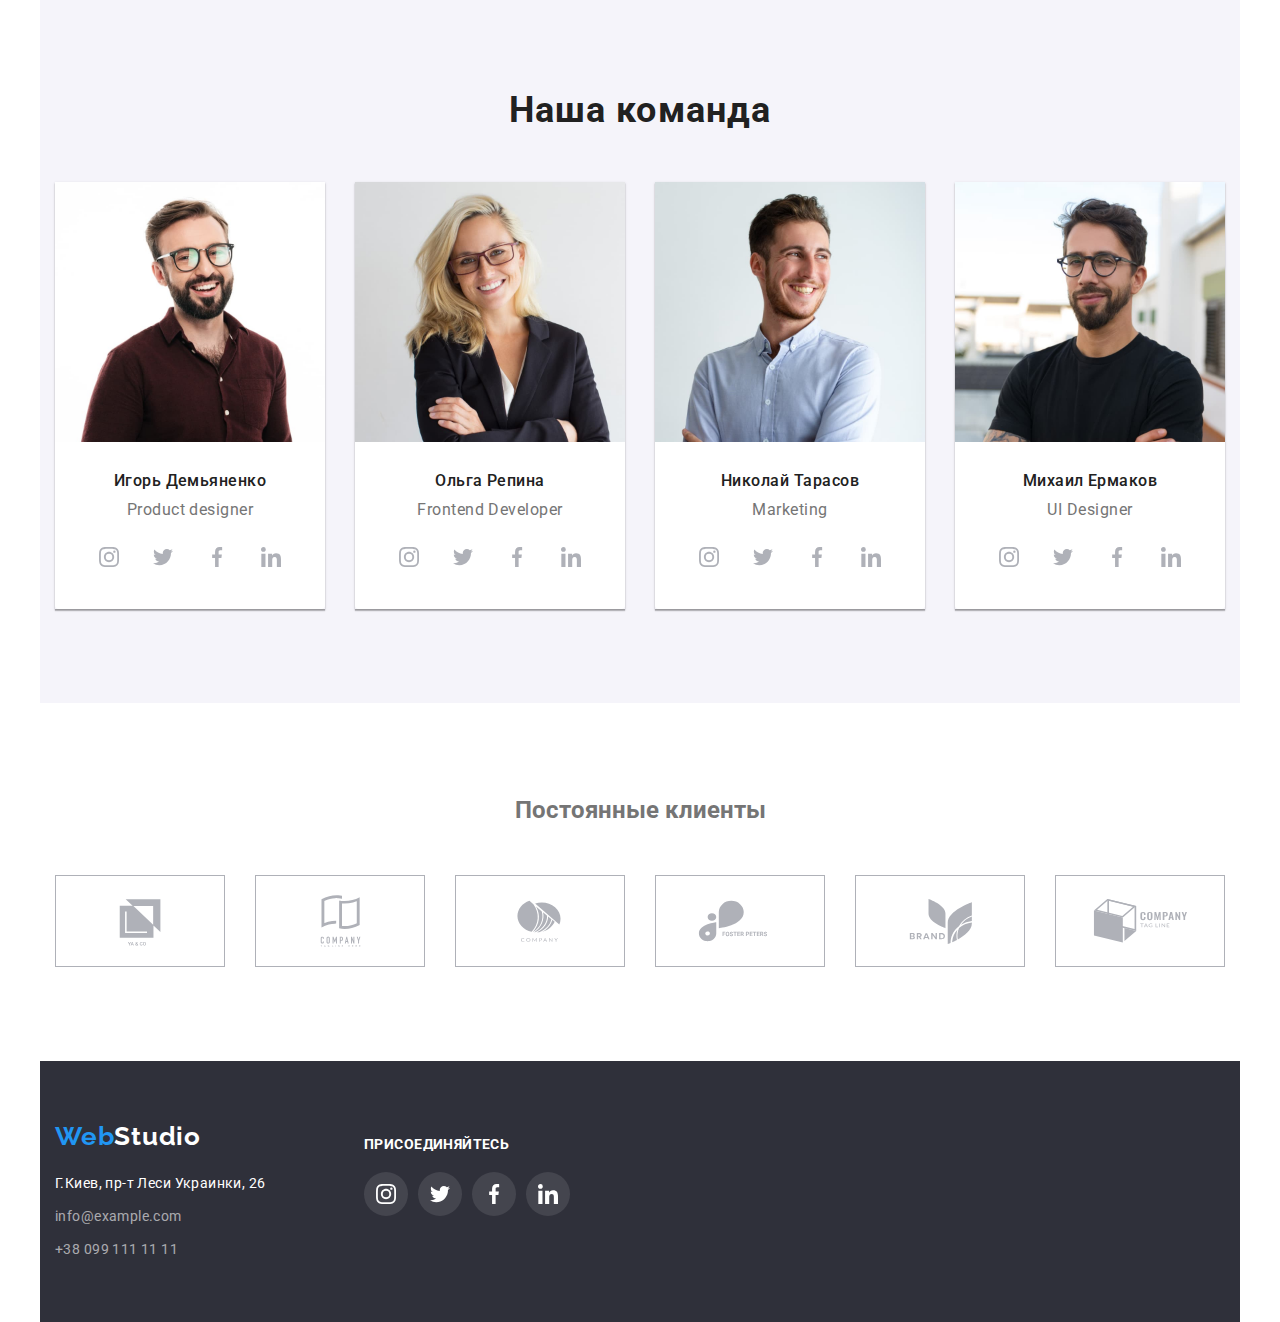
==== commit 37dffbea: "hw4 first try" ====
--- a/index.html
+++ b/index.html
@@ -29,16 +29,20 @@
               <li class="studio active-link">
                 <a href="index.html">Студия</a>
               </li>
-              <li class="portfolio"><a href="portfolio.html">Портфолио</a></li>
+              <li class="portfolio-index"><a href="portfolio.html">Портфолио</a></li>
               <li class="contacts"><a href="#Contacts">Контакты</a></li>
             </ul>
           </nav>
           <ul class="contacts-header">
-            <li>
-              <a href="mailto:info@devstudio.com">info@devstudio.com</a>
-            </li>
-            <li>
-              <a href="tel:+380961111111">+38 096 111 11 11</a>
+            <li class="header-icons mail">
+              <a href="mailto:info@devstudio.com"><svg class="mail-icon" width="16px" height="12px">
+                <use href="./images/icons.svg#icon-mail" ></use>
+    </svg><span>info@devstudio.com</span></a>
+            </li>
+            <li class="header-icons phone">
+              <a href="tel:+380961111111"> <svg class="phone-icon" width="16px" height="12px" >
+                <use href="./images/icons.svg#icon-phone"></use>
+    </svg><span>+38 096 111 11 11</span></a>
             </li>
           </ul>
         </div>
@@ -58,6 +62,11 @@
           <div class="container">
             <ul class="about-wrapper">
               <li>
+                <div class="icons-about">
+                  <svg class="icon-about satelite-icon" width="65px" height="70px">
+                    <use href="./images/icons.svg#icon-antenna" ></use>
+        </svg>
+                </div>
                 <h3 class="about">Внимание к деталям</h3>
                 <p class="about-text">
                   Идейные соображения, а также начало повседневной работы по
@@ -65,6 +74,11 @@
                 </p>
               </li>
               <li>
+                <div class="icons-about">
+                  <svg class="icon-about clock-icon" width="65px" height="70px">
+                    <use href="./images/icons.svg#icon-clock" ></use>
+        </svg>
+                </div>
                 <h3 class="about">Пунктуальность</h3>
                 <p class="about-text">
                   Задача организации, в особенности же рамки и место обучения
@@ -72,6 +86,11 @@
                 </p>
               </li>
               <li>
+                <div class="icons-about">
+                  <svg class="icon-about diagram-icon" width="65px" height="70px">
+                    <use href="./images/icons.svg#icon-diagram" ></use>
+        </svg>
+                </div>
                 <h3 class="about">Планирование</h3>
                 <p class="about-text">
                   Равным образом консультация с широким активом в значительной
@@ -79,6 +98,11 @@
                 </p>
               </li>
               <li>
+                <div class="icons-about">
+                  <svg class="icon-about astronaut-icon" width="65px" height="70px">
+                    <use href="./images/icons.svg#icon-astronaut" ></use>
+        </svg>
+                </div>
                 <h3 class="about">Современные технологии</h3>
                 <p class="about-text">
                   Значимость этих проблем настолько очевидна, что реализация
@@ -135,6 +159,36 @@
                     <div class="worker-card-content">
                       <h3 class="worker">Игорь Демьяненко</h3>
                       <p class="worker-position">Product designer</p>
+                        <ul class="worker-icons">
+                          <li>
+                            <a  class="worker-icons-background" href="">
+                          <svg width="20" height="20">
+                            <use href="./images/icons.svg#icon-instagram"></use>
+                          </svg>
+                        </a>
+                        </li>
+                        <li>
+                          <a class="worker-icons-background" href="">
+                          <svg width="20" height="20">
+                            <use href="./images/icons.svg#icon-twitter"></use>
+                          </svg>
+                          </a>
+                        </li>
+                        <li>
+                          <a class="worker-icons-background" href="">
+                          <svg width="20" height="20">
+                            <use href="./images/icons.svg#icon-facebook"></use>
+                          </svg>
+                          </a>
+                        </li>
+                        <li>
+                          <a class="worker-icons-background"  href="">
+                          <svg width="20" height="20">
+                            <use href="./images/icons.svg#icon-linkedin"></use>
+                          </svg>
+                          </a>
+                        </li>
+                        </ul>
                     </div>
                 </li>
                 <li class="worker-card" >
@@ -147,6 +201,36 @@
                     <div class="worker-card-content">
                       <h3 class="worker">Ольга Репина</h3>
                       <p class="worker-position">Frontend Developer</p>
+                      <ul class="worker-icons">
+                        <li>
+                          <a  class="worker-icons-background" href="">
+                        <svg width="20" height="20">
+                          <use href="./images/icons.svg#icon-instagram"></use>
+                        </svg>
+                      </a>
+                      </li>
+                      <li>
+                        <a class="worker-icons-background" href="">
+                        <svg width="20" height="20">
+                          <use href="./images/icons.svg#icon-twitter"></use>
+                        </svg>
+                        </a>
+                      </li>
+                      <li>
+                        <a class="worker-icons-background" href="">
+                        <svg width="20" height="20">
+                          <use href="./images/icons.svg#icon-facebook"></use>
+                        </svg>
+                        </a>
+                      </li>
+                      <li>
+                        <a class="worker-icons-background"  href="">
+                        <svg width="20" height="20">
+                          <use href="./images/icons.svg#icon-linkedin"></use>
+                        </svg>
+                        </a>
+                      </li>
+                      </ul>
                     </div>
                 </li>
                 <li class="worker-card">
@@ -159,6 +243,36 @@
                     <div class="worker-card-content">
                       <h3 class="worker">Николай Тарасов</h3>
                       <p class="worker-position">Marketing</p>
+                      <ul class="worker-icons">
+                        <li>
+                          <a  class="worker-icons-background" href="">
+                        <svg width="20" height="20">
+                          <use href="./images/icons.svg#icon-instagram"></use>
+                        </svg>
+                      </a>
+                      </li>
+                      <li>
+                        <a class="worker-icons-background" href="">
+                        <svg width="20" height="20">
+                          <use href="./images/icons.svg#icon-twitter"></use>
+                        </svg>
+                        </a>
+                      </li>
+                      <li>
+                        <a class="worker-icons-background" href="">
+                        <svg width="20" height="20">
+                          <use href="./images/icons.svg#icon-facebook"></use>
+                        </svg>
+                        </a>
+                      </li>
+                      <li>
+                        <a class="worker-icons-background"  href="">
+                        <svg width="20" height="20">
+                          <use href="./images/icons.svg#icon-linkedin"></use>
+                        </svg>
+                        </a>
+                      </li>
+                      </ul>
                     </div>
                 </li>
                 <li class="worker-card">
@@ -171,15 +285,103 @@
                     <div class="worker-card-content">
                       <h3 class="worker">Михаил Ермаков</h3>
                       <p class="worker-position">UI Designer</p>
+                      <ul class="worker-icons">
+                        <li>
+                          <a  class="worker-icons-background" href="">
+                        <svg width="20" height="20">
+                          <use href="./images/icons.svg#icon-instagram"></use>
+                        </svg>
+                      </a>
+                      </li>
+                      <li>
+                        <a class="worker-icons-background" href="">
+                        <svg width="20" height="20">
+                          <use href="./images/icons.svg#icon-twitter"></use>
+                        </svg>
+                        </a>
+                      </li>
+                      <li>
+                        <a class="worker-icons-background" href="">
+                        <svg width="20" height="20">
+                          <use href="./images/icons.svg#icon-facebook"></use>
+                        </svg>
+                        </a>
+                      </li>
+                      <li>
+                        <a class="worker-icons-background"  href="">
+                        <svg width="20" height="20">
+                          <use href="./images/icons.svg#icon-linkedin"></use>
+                        </svg>
+                        </a>
+                      </li>
+                      </ul>
                     </div>
                 </li>
               </ul>
           </div>
+          </div>
+        </section>
+        <section class="section">
+          <div class="container clients">
+            <h2>Постоянные клиенты</h2>
+            <ul class="clients-cards">
+              <li class="client-wrapper">
+                <a href="">
+                  <svg width="106" height="60"  >
+                    <use href="./images/icons.svg#icon-Logo1"></use>
+                  </svg>
+                </a>
+              </li>
+              <li class="client-wrapper">
+                <a href="">
+                  <svg width="106" height="60"  >
+                    <use href="./images/icons.svg#icon-Logo2"></use>
+                  </svg>
+                </a>
+              </li>
+              <li class="client-wrapper">
+                
+                <a href="">
+                  <svg width="106" height="60"  >
+                    <use href="./images/icons.svg#icon-Logo3"></use>
+                  </svg>
+                </a>
+             
+              </li>
+              <li class="client-wrapper">
+               
+                <a href="">
+                  <svg width="106" height="60"  >
+                    <use href="./images/icons.svg#icon-Logo4"></use>
+                  </svg>
+                </a>
+             
+              </li>
+              <li class="client-wrapper">
+                
+                <a href="">
+                  <svg width="106" height="60"  >
+                    <use href="./images/icons.svg#icon-Logo5"></use>
+                  </svg>
+                </a>
+              
+              </li>
+              <li class="client-wrapper">
+                
+                <a href="">
+                  <svg width="106" height="60"  >
+                    <use href="./images/icons.svg#icon-Logo6"></use>
+                  </svg>
+                </a>
+              
+              </li>
+            </ul>
           </div>
         </section>
       </main>
       <footer>
-        <div class="container">
+        <div class="container container-footer">
+         <div>
           <a class="logo logo-footer" href=""
             ><span class="logo-web-footer">Web</span
             ><span class="logo-studio-footer">Studio</span></a
@@ -204,6 +406,40 @@
               </ul>
           </address>
         </div>
+          <div class="footer-icons" >
+            <h3 class="footer-title">присоединяйтесь</h3>
+            <ul class="footer-icons-container">
+              <li>
+                <a class="footer-svg-container" href="">
+              <svg width="20" height="20">
+                <use href="./images/icons.svg#icon-instagram"></use>
+              </svg>
+            </a>
+            </li>
+            <li>
+              <a class="footer-svg-container" href="">
+              <svg width="20" height="20">
+                <use href="./images/icons.svg#icon-twitter"></use>
+              </svg>
+              </a>
+            </li>
+            <li>
+              <a class="footer-svg-container" href="">
+              <svg width="20" height="20">
+                <use href="./images/icons.svg#icon-facebook"></use>
+              </svg>
+              </a>
+            </li>
+            <li>
+              <a class="footer-svg-container" href="">
+              <svg width="20" height="20">
+                <use href="./images/icons.svg#icon-linkedin"></use>
+              </svg>
+              </a>
+            </li>
+            </ul>
+          </div>
+        </div>
         </div>
       </footer>
     </div>
--- a/css/styles.css
+++ b/css/styles.css
@@ -7,6 +7,7 @@
   --common-text-color: #757575;
   --primary-black: #212121;
   --background-black: #2f303a;
+  --backgroud-grey: #F5F4FA;
 }
 body {
   font-family: "Roboto", "Raleway", sans-serif;
@@ -125,6 +126,8 @@
 .buttons > li > button:hover {
   color: white;
   background-color: var(--brand-color);
+  box-shadow: 0px 3px 1px rgba(0, 0, 0, 0.1), 0px 1px 2px rgba(0, 0, 0, 0.08), 0px 2px 2px rgba(0, 0, 0, 0.12);
+  transform: scale(1.1);
 }
 .buttons > li > button:focus {
   color: white;
@@ -252,6 +255,16 @@
   text-align: center;
   padding-bottom: 200px;
   padding-top: 200px;
+  background-image: linear-gradient(0deg, rgba(47, 48, 58, 0.4), rgba(47, 48, 58, 0.4)),url(../images/bg.jpg);
+  background-repeat:no-repeat;
+  background-position: right calc(50%) top calc(50%);
+  margin: 0 auto;
+}
+main,
+header,
+footer{
+  width: 1200px;
+  margin: 0 auto;
 }
 .section:first-child {
   padding-top: 0px;
@@ -329,6 +342,7 @@
 .worker-card {
   display: flex;
   flex-direction: column;
+  box-shadow: 0px 1px 3px rgba(0, 0, 0, 0.12), 0px 1px 1px rgba(0, 0, 0, 0.14), 0px 2px 1px rgba(0, 0, 0, 0.2);
 }
 .worker-card-content {
   flex-grow: 1;
@@ -363,6 +377,10 @@
 .projects-wrapper li{
   margin-right: 30px;
 }
+.projects-wrapper li:nth-last-child(-n+3){
+  margin-bottom: 0px;
+}
+
 .projects-wrapper li:nth-child(3n){
 margin-right: 0px;
 }
@@ -382,6 +400,10 @@
   padding: 24px 20px;
   border-top: 0;
 }
+.portfolio:hover{
+  box-shadow: 0px 1px 1px rgba(0, 0, 0, 0.12), 0px 4px 4px rgba(0, 0, 0, 0.06), 1px 4px 6px rgba(0, 0, 0, 0.16);
+  transform: scale(1.1);
+}
 .project-name{
   margin-bottom: 4px;
 }
@@ -422,15 +444,139 @@
 .portfolio img{
   display: block;
 }
-.studio,
-.portfolio,
-.contacts
-  {
-  /* display: block;
-  padding-top: 32px;
-  padding-bottom: 32px; */
-}
-.studio-ul{
+.studio-ul a{
   padding-top: 32px;
   padding-bottom: 32px;
+  display: block;
+}
+.icons-about{
+  /* border: 1px solid black; */
+  width: 270px;
+  height: 120px;
+  margin-bottom: 30px;
+  background-color: var(--backgroud-grey);
+  padding-left: 102px;
+  padding-top: 25px;
+  padding-bottom: 25px;
+}
+.satelite-icon{
+background-position: center;
+display: block;
+}
+.header-icons{
+  fill: var(--common-text-color);
+}
+
+.mail-icon,
+.phone-icon{
+  margin-right: 10px;
+}
+
+.mail:hover,
+.phone:hover{
+  color: var(--brand-color);
+  fill: var(--brand-color);
+}
+.worker-icons{
+  display: flex;
+  justify-content: center;
+  margin-top: 16px;
+}
+.worker-icons svg{
+  fill: #AFB1B8;
+}
+.worker-icons-background{
+  width: 44px;
+  height: 44px;
+  display: block;
+  border-radius: 50%;
+  padding: 12px;
+}
+.worker-icons-background:hover{
+  background-color: var(--brand-color);
+}
+.worker-icons-background:hover svg{
+   fill: #ffffff;
+}
+.worker-icons li{
+  margin-right: 10px;
+}
+.clients-cards{
+  display: flex;
+  margin-top: 50px;
+  justify-content:space-between ;
+}
+.clients-cards li{
+  border: 1px solid #AFB1B8;
+}
+.client-wrapper:hover{
+  border: 1px solid var(--brand-color);
+}
+.client-wrapper:hover svg{
+  fill: var(--brand-color);
+}
+
+.clients{
+  text-align: center;
+
+}
+.client-wrapper{
+  width: 170px;
+  height: 92px;
+  padding-top: 16px;
+  padding-bottom: 16px;
+  padding-left: 32px;
+  padding-right: 32px;
+}
+.client-wrapper svg{
+  fill: #AFB1B8;
+}
+/* .client-icon{
+  width: 106px;
+  height: 60px;
+  padding-top: 16px;
+} */
+.footer-icons{
+  display: flex;
+flex-direction: column;
+margin-left: 70px;
+}
+.footer-svg-container{
+  width: 44px;
+  height: 44px;
+  display: block;
+  border-radius: 50%;
+  padding: 12px;
+  background-color:rgba(255, 255, 255, 0.1);
+  fill: #ffffff;
+}
+.footer-svg-container:hover{
+  background-color: var(--brand-color);
+}
+.footer-svg-container{
+  margin-right: 10px;
+}
+/* .footer-svg-container:last-child{
+margin-right: 0px;
+} */
+.footer-icons-container{
+  display: flex;
+  margin-right: 10px;
+  margin-top: 20px;
+}
+.footer-icons-container:last-child{
+margin-right: 0px;
+}
+.container-footer{
+  display: flex;
+}
+.footer-title{
+  margin-top: 15px;
+  font-style: normal;
+  font-weight: bold;
+  font-size: 14px;
+  line-height: 16px;
+  letter-spacing: 0.03em;
+  text-transform: uppercase;
+  color: #ffffff;
 }